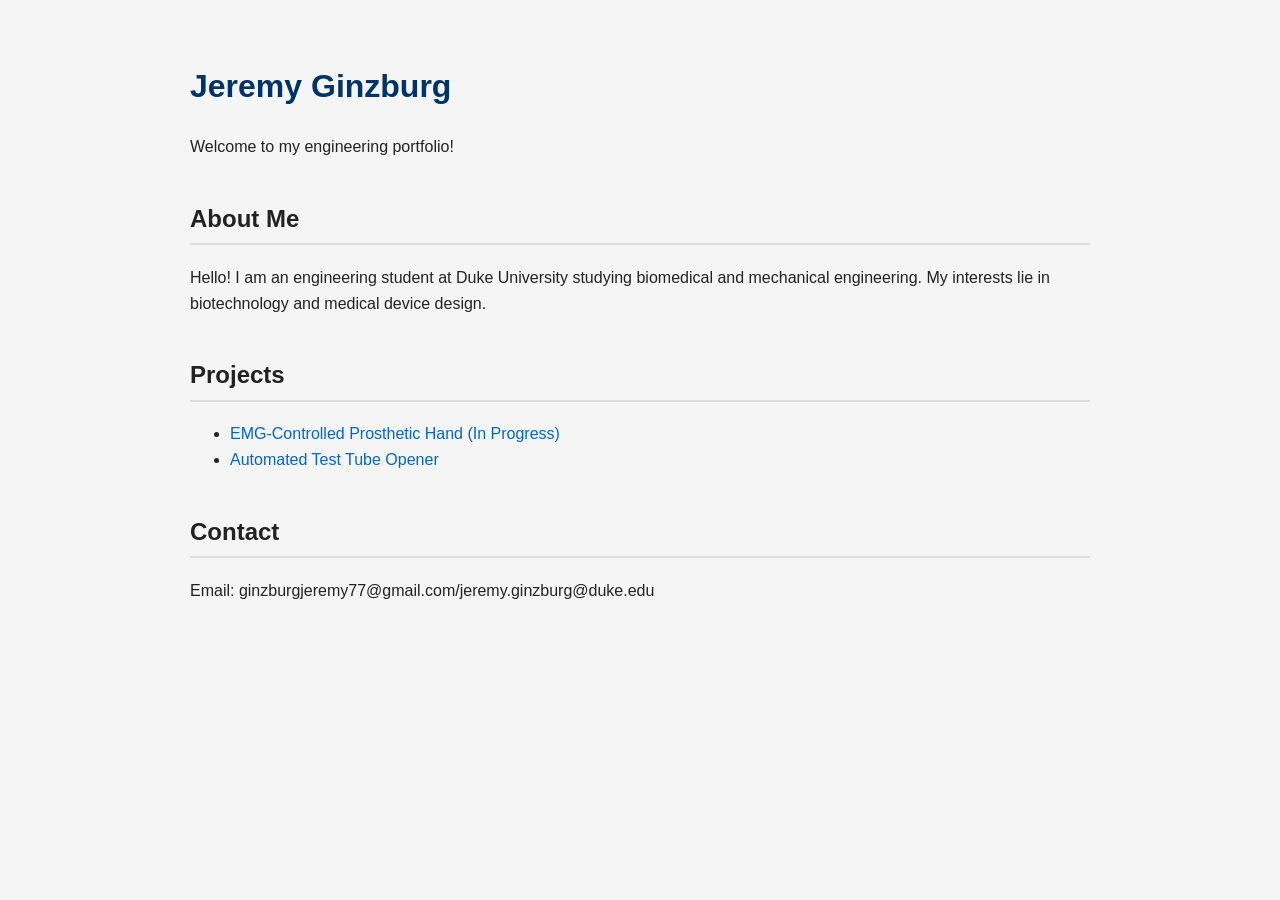
==== index.html @ 2dc0f3ba "Changed layout Add intro" ====
<!DOCTYPE html>
<html lang="en">
<head>
    <meta charset="UTF-8">
    <meta name="viewport" content="width=device-width, initial-scale=1.0">
    <title>Jeremy Ginzburg | Engineering Portfolio</title>
    <link rel="stylesheet" href="style.css">
</head>

<body>

    <h1>Jeremy Ginzburg</h1>

    <p>
        Welcome to my engineering portfolio!
    </p>

    <h2>About Me</h2>

    <p>
        Hello! I am an engineering student at Duke University studying biomedical and mechanical engineering. My interests lie in biotechnology and medical device design.
    </p>

    <h2>Projects</h2>

    <ul>
        <li>
            <a href="projects/prosthetic-hand/index.html">
                EMG-Controlled Prosthetic Hand (In Progress)
            </a>
        </li>

        <li>
            <a href="projects/automated-test-tube-opener/index.html">
                Automated Test Tube Opener
            </a>
        </li>
    </ul>

    <h2>Contact</h2>

    <p>Email: ginzburgjeremy77@gmail.com/jeremy.ginzburg@duke.edu
    </p>

</body>
</html>
---- style.css ----
body {
    font-family: Arial, Helvetica, sans-serif;
    max-width: 900px;
    margin: auto;
    padding: 40px;
    line-height: 1.6;
    background-color: #f5f5f5;
    color: #222;
}

h1 {
    color: #003366;
}

h2 {
    margin-top: 40px;
    border-bottom: 2px solid #ddd;
    padding-bottom: 5px;
}

a {
    color: #0066cc;
    text-decoration: none;
}

a:hover {
    text-decoration: underline;
}
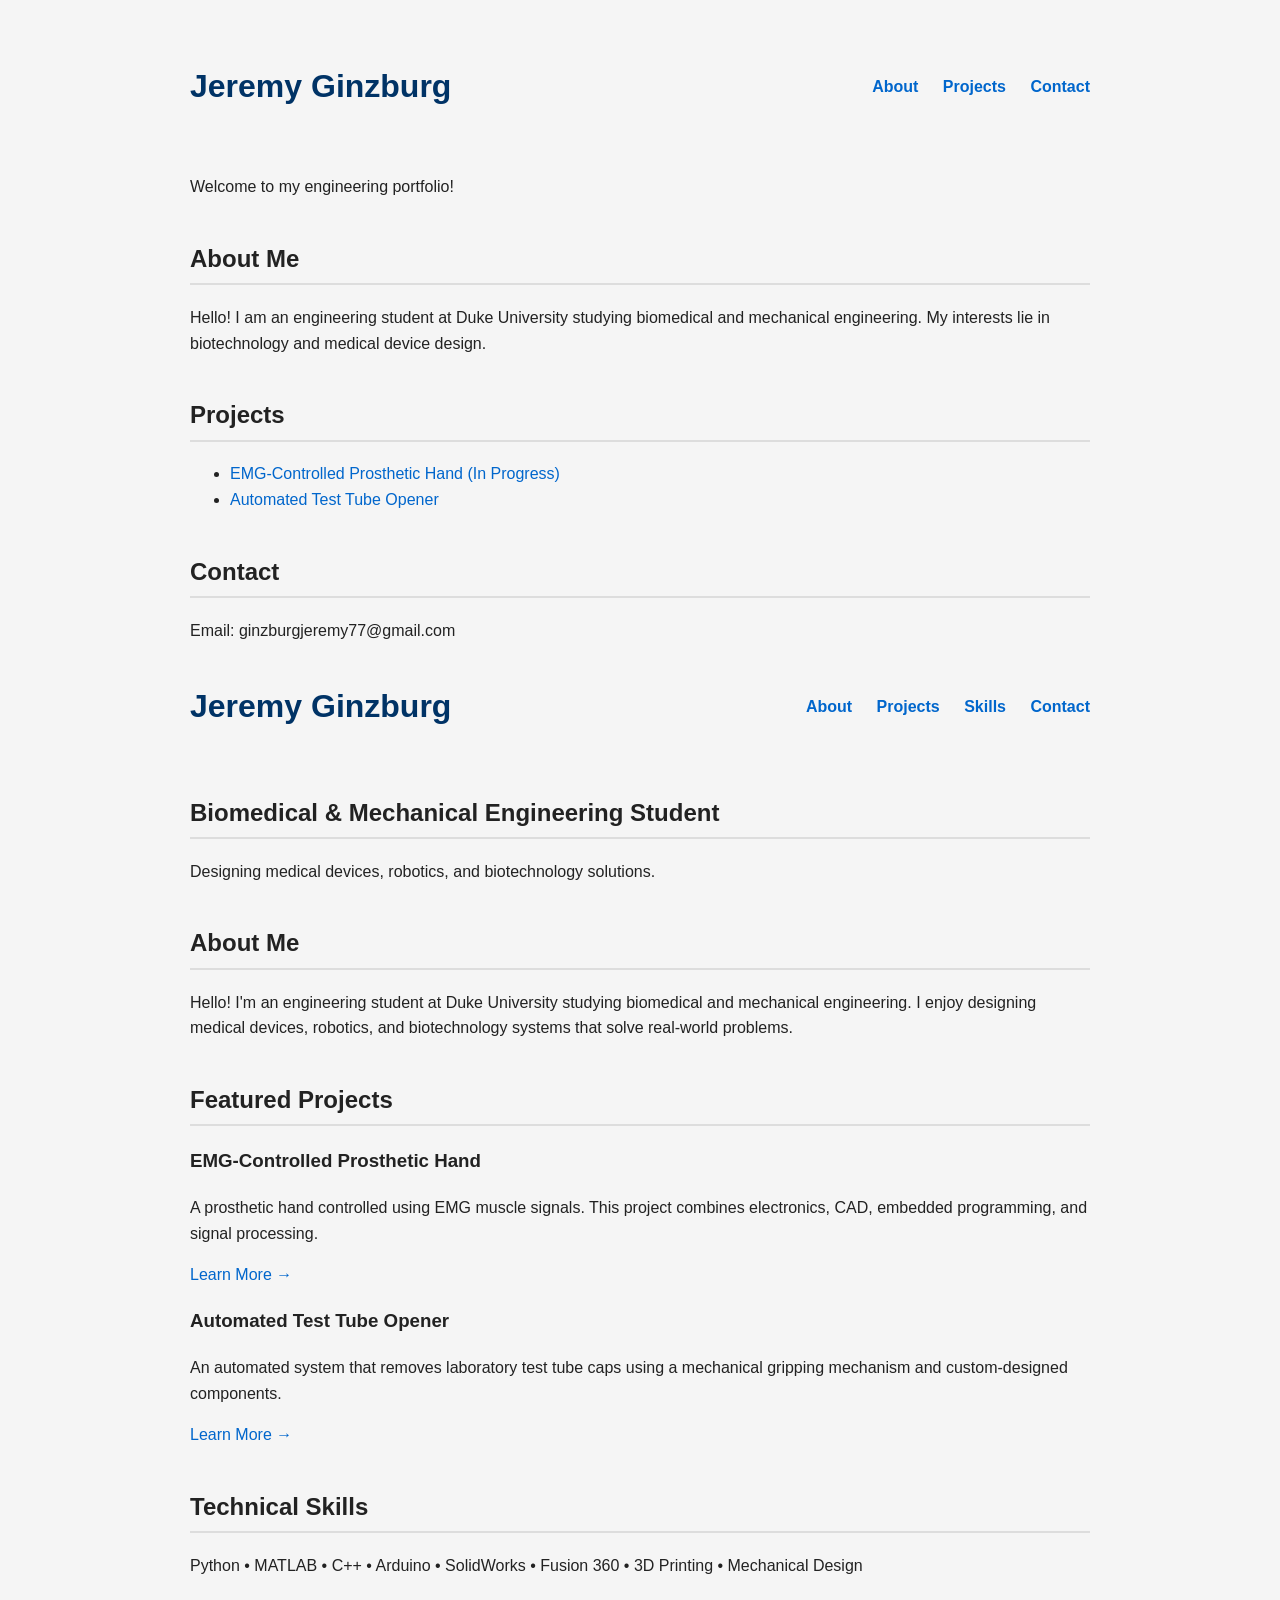
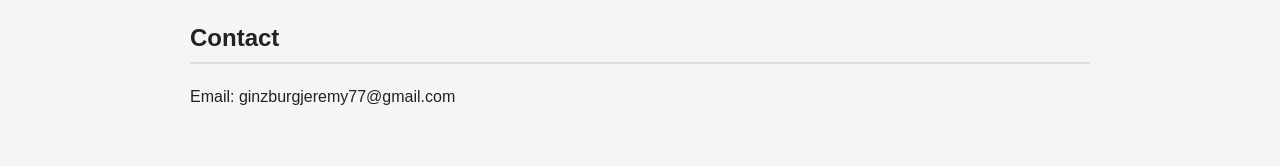
==== commit ad7686f8: "Homepage changed Homepage changed" ====
--- a/index.html
+++ b/index.html
@@ -1,3 +1,12 @@
+<!DOCTYPE html>
+<html lang="en">
+<head>
+    <meta charset="UTF-8">
+    <meta name="viewport" content="width=device-width, initial-scale=1.0">
+    <title>Jeremy Ginzburg | Engineering Portfolio</title>
+    <link rel="stylesheet" href="style.css">
+</head>
+
 <!DOCTYPE html>
 <html lang="en">
 <head>
@@ -8,20 +17,27 @@
 </head>
 
 <body>
+    <header>
+        <h1>Jeremy Ginzburg</h1>
 
-    <h1>Jeremy Ginzburg</h1>
+        <nav>
+            <a href="#about">About</a>
+            <a href="#projects">Projects</a>
+            <a href="#contact">Contact</a>
+        </nav>
+    </header>
 
     <p>
         Welcome to my engineering portfolio!
     </p>
 
-    <h2>About Me</h2>
+    <h2 id="about">About Me</h2>
 
     <p>
         Hello! I am an engineering student at Duke University studying biomedical and mechanical engineering. My interests lie in biotechnology and medical device design.
     </p>
 
-    <h2>Projects</h2>
+    <h2 id="projects">Projects</h2>
 
     <ul>
         <li>
@@ -37,10 +53,108 @@
         </li>
     </ul>
 
+    <h2 id="contact">Contact</h2>
+
+    <p>Email: ginzburgjeremy77@gmail.com
+    </p>
+
+<body>
+
+<header>
+
+    <h1>Jeremy Ginzburg</h1>
+
+    <nav>
+        <a href="#about">About</a>
+        <a href="#projects">Projects</a>
+        <a href="#skills">Skills</a>
+        <a href="#contact">Contact</a>
+    </nav>
+
+</header>
+
+
+<section class="hero">
+
+    <h2>Biomedical & Mechanical Engineering Student</h2>
+
+    <p>
+        Designing medical devices, robotics, and biotechnology solutions.
+    </p>
+
+</section>
+
+
+<section id="about">
+
+    <h2>About Me</h2>
+
+    <p>
+        Hello! I'm an engineering student at Duke University studying biomedical and mechanical engineering. I enjoy designing medical devices, robotics, and biotechnology systems that solve real-world problems.
+    </p>
+
+</section>
+
+
+<section id="projects">
+
+    <h2>Featured Projects</h2>
+
+    <div class="project-card">
+
+        <h3>EMG-Controlled Prosthetic Hand</h3>
+
+        <p>
+            A prosthetic hand controlled using EMG muscle signals. This project combines electronics, CAD, embedded programming, and signal processing.
+        </p>
+
+        <a href="projects/prosthetic-hand/index.html">
+            Learn More →
+        </a>
+
+    </div>
+
+
+    <div class="project-card">
+
+        <h3>Automated Test Tube Opener</h3>
+
+        <p>
+            An automated system that removes laboratory test tube caps using a mechanical gripping mechanism and custom-designed components.
+        </p>
+
+        <a href="projects/automated-test-tube-opener/index.html">
+            Learn More →
+        </a>
+
+    </div>
+
+</section>
+
+
+<section id="skills">
+
+    <h2>Technical Skills</h2>
+
+    <p>
+        Python • MATLAB • C++ • Arduino • SolidWorks • Fusion 360 • 3D Printing • Mechanical Design
+    </p>
+
+</section>
+
+
+<footer id="contact">
+
     <h2>Contact</h2>
 
-    <p>Email: ginzburgjeremy77@gmail.com/jeremy.ginzburg@duke.edu
+    <p>
+        Email: ginzburgjeremy77@gmail.com
     </p>
 
+</footer>
+
 </body>
+
+</html>
+
 </html>
--- a/style.css
+++ b/style.css
@@ -6,6 +6,22 @@
     line-height: 1.6;
     background-color: #f5f5f5;
     color: #222;
+}
+
+header {
+    display: flex;
+    justify-content: space-between;
+    align-items: center;
+    margin-bottom: 40px;
+}
+
+nav a {
+    margin-left: 20px;
+    font-weight: bold;
+}
+
+nav a:hover {
+    text-decoration: underline;
 }
 
 h1 {
--- a/style.css
+++ b/style.css
@@ -6,6 +6,22 @@
     line-height: 1.6;
     background-color: #f5f5f5;
     color: #222;
+}
+
+header {
+    display: flex;
+    justify-content: space-between;
+    align-items: center;
+    margin-bottom: 40px;
+}
+
+nav a {
+    margin-left: 20px;
+    font-weight: bold;
+}
+
+nav a:hover {
+    text-decoration: underline;
 }
 
 h1 {
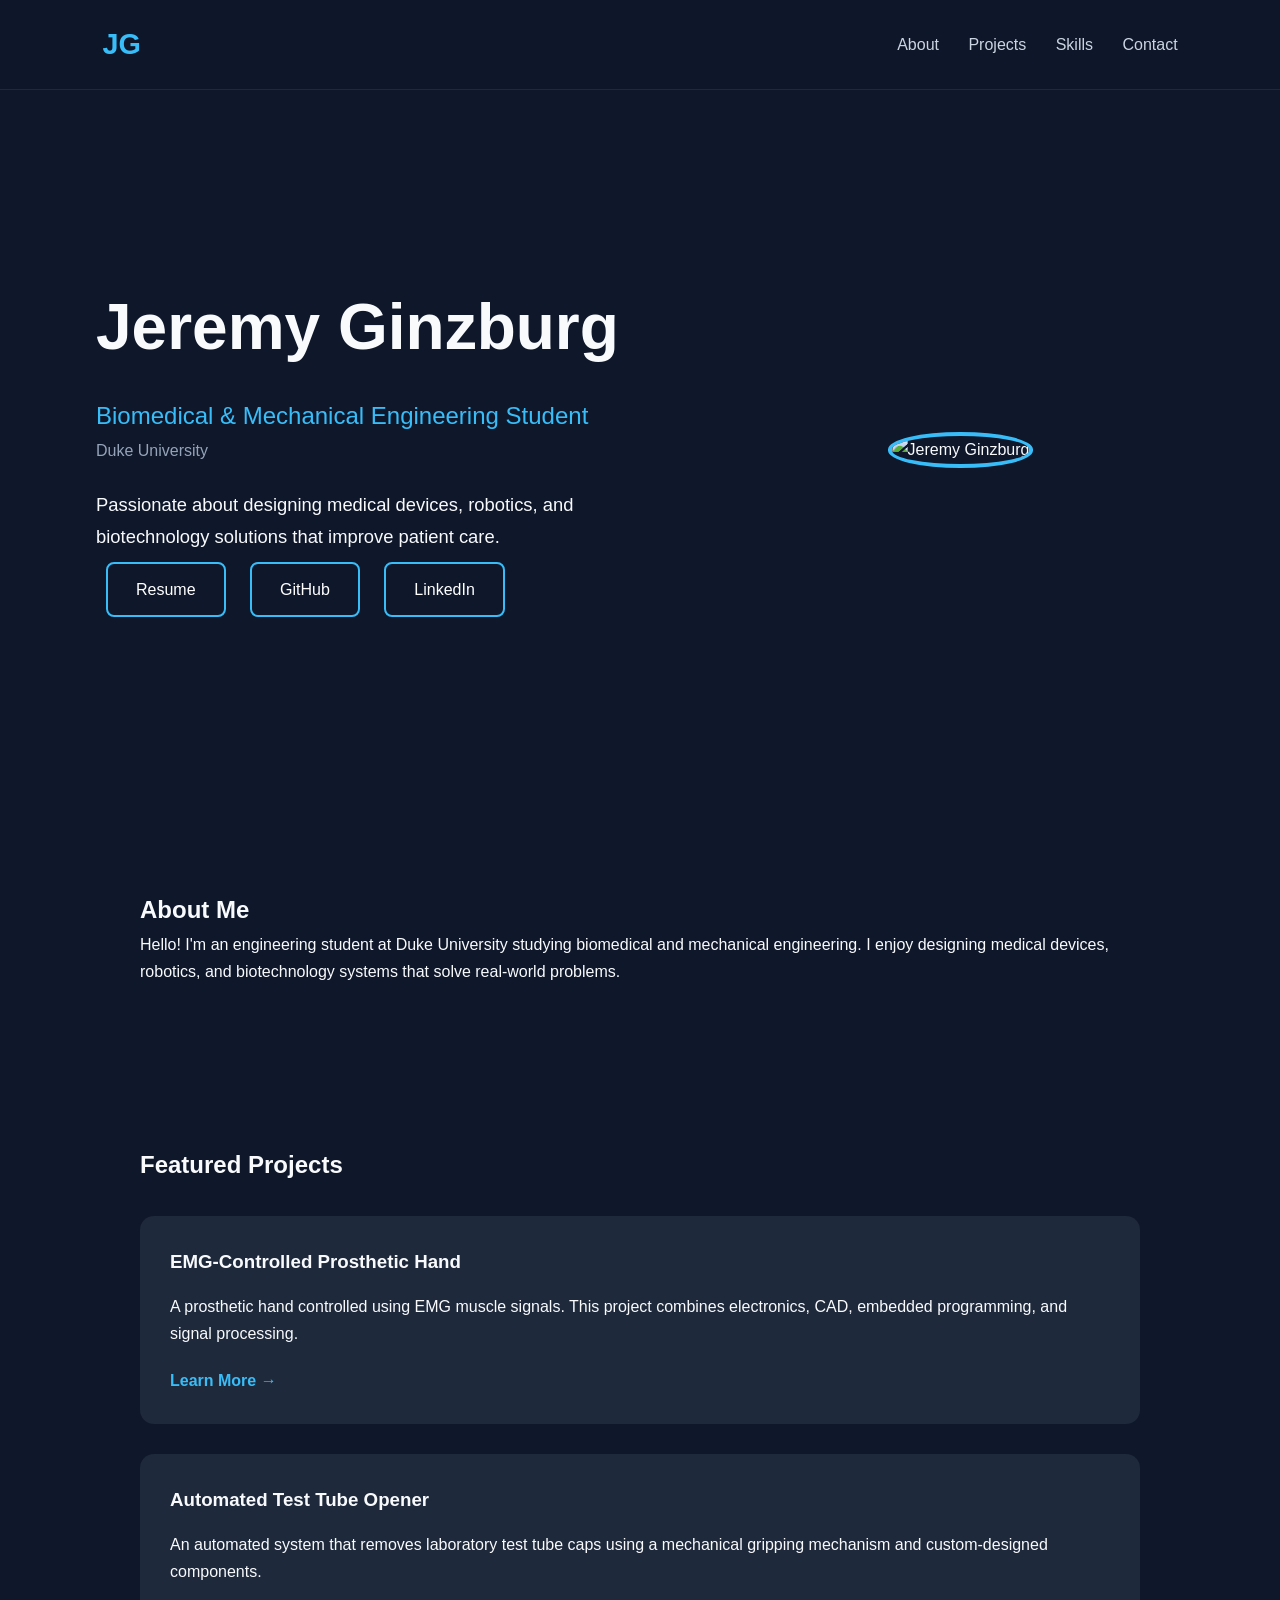
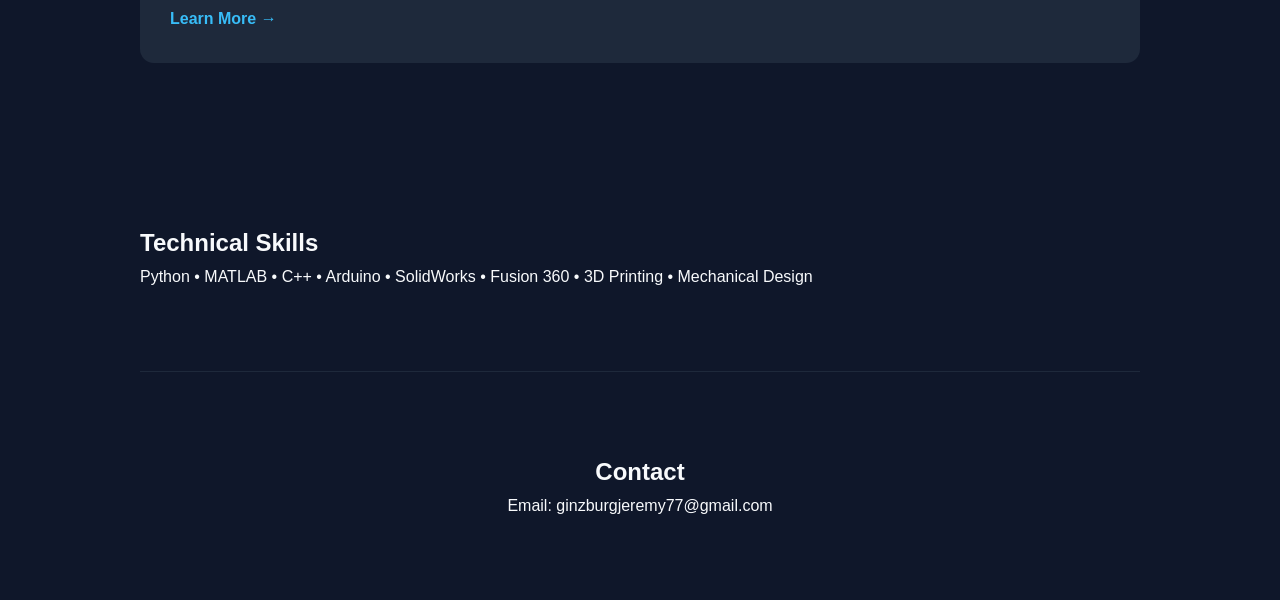
==== commit 04de4cd4: "fixed homepage fixed homepage" ====
--- a/index.html
+++ b/index.html
@@ -1,12 +1,3 @@
-<!DOCTYPE html>
-<html lang="en">
-<head>
-    <meta charset="UTF-8">
-    <meta name="viewport" content="width=device-width, initial-scale=1.0">
-    <title>Jeremy Ginzburg | Engineering Portfolio</title>
-    <link rel="stylesheet" href="style.css">
-</head>
-
 <!DOCTYPE html>
 <html lang="en">
 <head>
@@ -17,52 +8,9 @@
 </head>
 
 <body>
-    <header>
-        <h1>Jeremy Ginzburg</h1>
-
-        <nav>
-            <a href="#about">About</a>
-            <a href="#projects">Projects</a>
-            <a href="#contact">Contact</a>
-        </nav>
-    </header>
-
-    <p>
-        Welcome to my engineering portfolio!
-    </p>
-
-    <h2 id="about">About Me</h2>
-
-    <p>
-        Hello! I am an engineering student at Duke University studying biomedical and mechanical engineering. My interests lie in biotechnology and medical device design.
-    </p>
-
-    <h2 id="projects">Projects</h2>
-
-    <ul>
-        <li>
-            <a href="projects/prosthetic-hand/index.html">
-                EMG-Controlled Prosthetic Hand (In Progress)
-            </a>
-        </li>
-
-        <li>
-            <a href="projects/automated-test-tube-opener/index.html">
-                Automated Test Tube Opener
-            </a>
-        </li>
-    </ul>
-
-    <h2 id="contact">Contact</h2>
-
-    <p>Email: ginzburgjeremy77@gmail.com
-    </p>
-
-<body>
 
 <header>
-
-    <h1>Jeremy Ginzburg</h1>
+    <div class="logo">JG</div>
 
     <nav>
         <a href="#about">About</a>
@@ -70,38 +18,54 @@
         <a href="#skills">Skills</a>
         <a href="#contact">Contact</a>
     </nav>
-
 </header>
-
 
 <section class="hero">
 
-    <h2>Biomedical & Mechanical Engineering Student</h2>
+    <div class="hero-text">
 
-    <p>
-        Designing medical devices, robotics, and biotechnology solutions.
-    </p>
+        <h1>Jeremy Ginzburg</h1>
+
+        <p class="hero-subtitle">
+            Biomedical & Mechanical Engineering Student
+        </p>
+
+        <p class="hero-school">
+            Duke University
+        </p>
+
+        <p class="hero-description">
+            Passionate about designing medical devices, robotics, and biotechnology solutions that improve patient care.
+        </p>
+
+        <div class="hero-buttons">
+            <a href="resume.pdf" class="button">Resume</a>
+            <a href="https://github.com/YOUR_GITHUB_USERNAME" class="button">GitHub</a>
+            <a href="https://linkedin.com/in/YOUR_LINKEDIN" class="button">LinkedIn</a>
+        </div>
+
+    </div>
+
+    <div class="hero-image">
+
+        <img src="images/profile.jpg" alt="Jeremy Ginzburg">
+
+    </div>
 
 </section>
 
-
 <section id="about">
-
     <h2>About Me</h2>
 
     <p>
         Hello! I'm an engineering student at Duke University studying biomedical and mechanical engineering. I enjoy designing medical devices, robotics, and biotechnology systems that solve real-world problems.
     </p>
-
 </section>
 
-
 <section id="projects">
-
     <h2>Featured Projects</h2>
 
     <div class="project-card">
-
         <h3>EMG-Controlled Prosthetic Hand</h3>
 
         <p>
@@ -111,12 +75,9 @@
         <a href="projects/prosthetic-hand/index.html">
             Learn More →
         </a>
-
     </div>
 
-
     <div class="project-card">
-
         <h3>Automated Test Tube Opener</h3>
 
         <p>
@@ -126,35 +87,24 @@
         <a href="projects/automated-test-tube-opener/index.html">
             Learn More →
         </a>
-
     </div>
-
 </section>
 
-
 <section id="skills">
-
     <h2>Technical Skills</h2>
 
     <p>
         Python • MATLAB • C++ • Arduino • SolidWorks • Fusion 360 • 3D Printing • Mechanical Design
     </p>
-
 </section>
 
-
 <footer id="contact">
-
     <h2>Contact</h2>
 
     <p>
         Email: ginzburgjeremy77@gmail.com
     </p>
-
 </footer>
 
 </body>
-
-</html>
-
 </html>
--- a/style.css
+++ b/style.css
@@ -1,44 +1,165 @@
+/* ---------- General ---------- */
+
+* {
+    margin: 0;
+    padding: 0;
+    box-sizing: border-box;
+}
+
+html {
+    scroll-behavior: smooth;
+}
+
 body {
     font-family: Arial, Helvetica, sans-serif;
-    max-width: 900px;
-    margin: auto;
-    padding: 40px;
-    line-height: 1.6;
-    background-color: #f5f5f5;
-    color: #222;
+    background: #0f172a;
+    color: #f8fafc;
+    line-height: 1.7;
 }
 
+/* ---------- Header ---------- */
+
 header {
+    position: sticky;
+    top: 0;
+    background: rgba(15, 23, 42, 0.95);
+    backdrop-filter: blur(10px);
+
     display: flex;
     justify-content: space-between;
     align-items: center;
-    margin-bottom: 40px;
+
+    padding: 20px 8%;
+    border-bottom: 1px solid #1e293b;
+}
+
+.logo {
+    font-size: 1.8rem;
+    font-weight: bold;
+    color: #38bdf8;
 }
 
 nav a {
-    margin-left: 20px;
+    color: #cbd5e1;
+    text-decoration: none;
+    margin-left: 25px;
+    transition: .25s;
+}
+
+nav a:hover {
+    color: #38bdf8;
+}
+
+/* ---------- Sections ---------- */
+
+section,
+footer {
+    width: 85%;
+    max-width: 1000px;
+    margin: auto;
+    padding: 80px 0;
+}
+
+/* ---------- Hero ---------- */
+
+.hero {
+    width: 85%;
+    max-width: 1100px;
+    margin: auto;
+    min-height: 80vh;
+
+    display: flex;
+    justify-content: space-between;
+    align-items: center;
+    gap: 60px;
+}
+
+.hero-text {
+    flex: 1.3;
+}
+
+.hero-image {
+    flex: 1;
+    text-align: center;
+}
+
+.hero-image img {
+    width: 320px;
+    height: 320px;
+    object-fit: cover;
+    border-radius: 50%;
+    border: 4px solid #38bdf8;
+}
+
+.hero h1 {
+    font-size: 4rem;
+    margin-bottom: 15px;
+}
+
+.hero-subtitle {
+    font-size: 1.5rem;
+    color: #38bdf8;
+}
+
+.hero-school {
+    color: #94a3b8;
+    margin-bottom: 25px;
+}
+
+.hero-description {
+    max-width: 550px;
+    font-size: 1.15rem;
+}
+
+.button {
+    display: inline-block;
+    margin: 10px;
+    padding: 12px 28px;
+    border: 2px solid #38bdf8;
+    border-radius: 8px;
+    color: white;
+    text-decoration: none;
+    transition: 0.25s;
+}
+
+.button:hover {
+    background: #38bdf8;
+    color: #0f172a;
+}
+
+/* ---------- Project Cards ---------- */
+
+.project-card {
+    background: #1e293b;
+    border-radius: 14px;
+    padding: 30px;
+    margin-top: 30px;
+    transition: transform .25s;
+}
+
+.project-card:hover {
+    transform: translateY(-6px);
+}
+
+.project-card h3 {
+    margin-bottom: 15px;
+}
+
+.project-card a {
+    display: inline-block;
+    margin-top: 20px;
+    color: #38bdf8;
+    text-decoration: none;
     font-weight: bold;
 }
 
-nav a:hover {
+.project-card a:hover {
     text-decoration: underline;
 }
 
-h1 {
-    color: #003366;
-}
+/* ---------- Footer ---------- */
 
-h2 {
-    margin-top: 40px;
-    border-bottom: 2px solid #ddd;
-    padding-bottom: 5px;
-}
-
-a {
-    color: #0066cc;
-    text-decoration: none;
-}
-
-a:hover {
-    text-decoration: underline;
+footer {
+    border-top: 1px solid #1e293b;
+    text-align: center;
 }
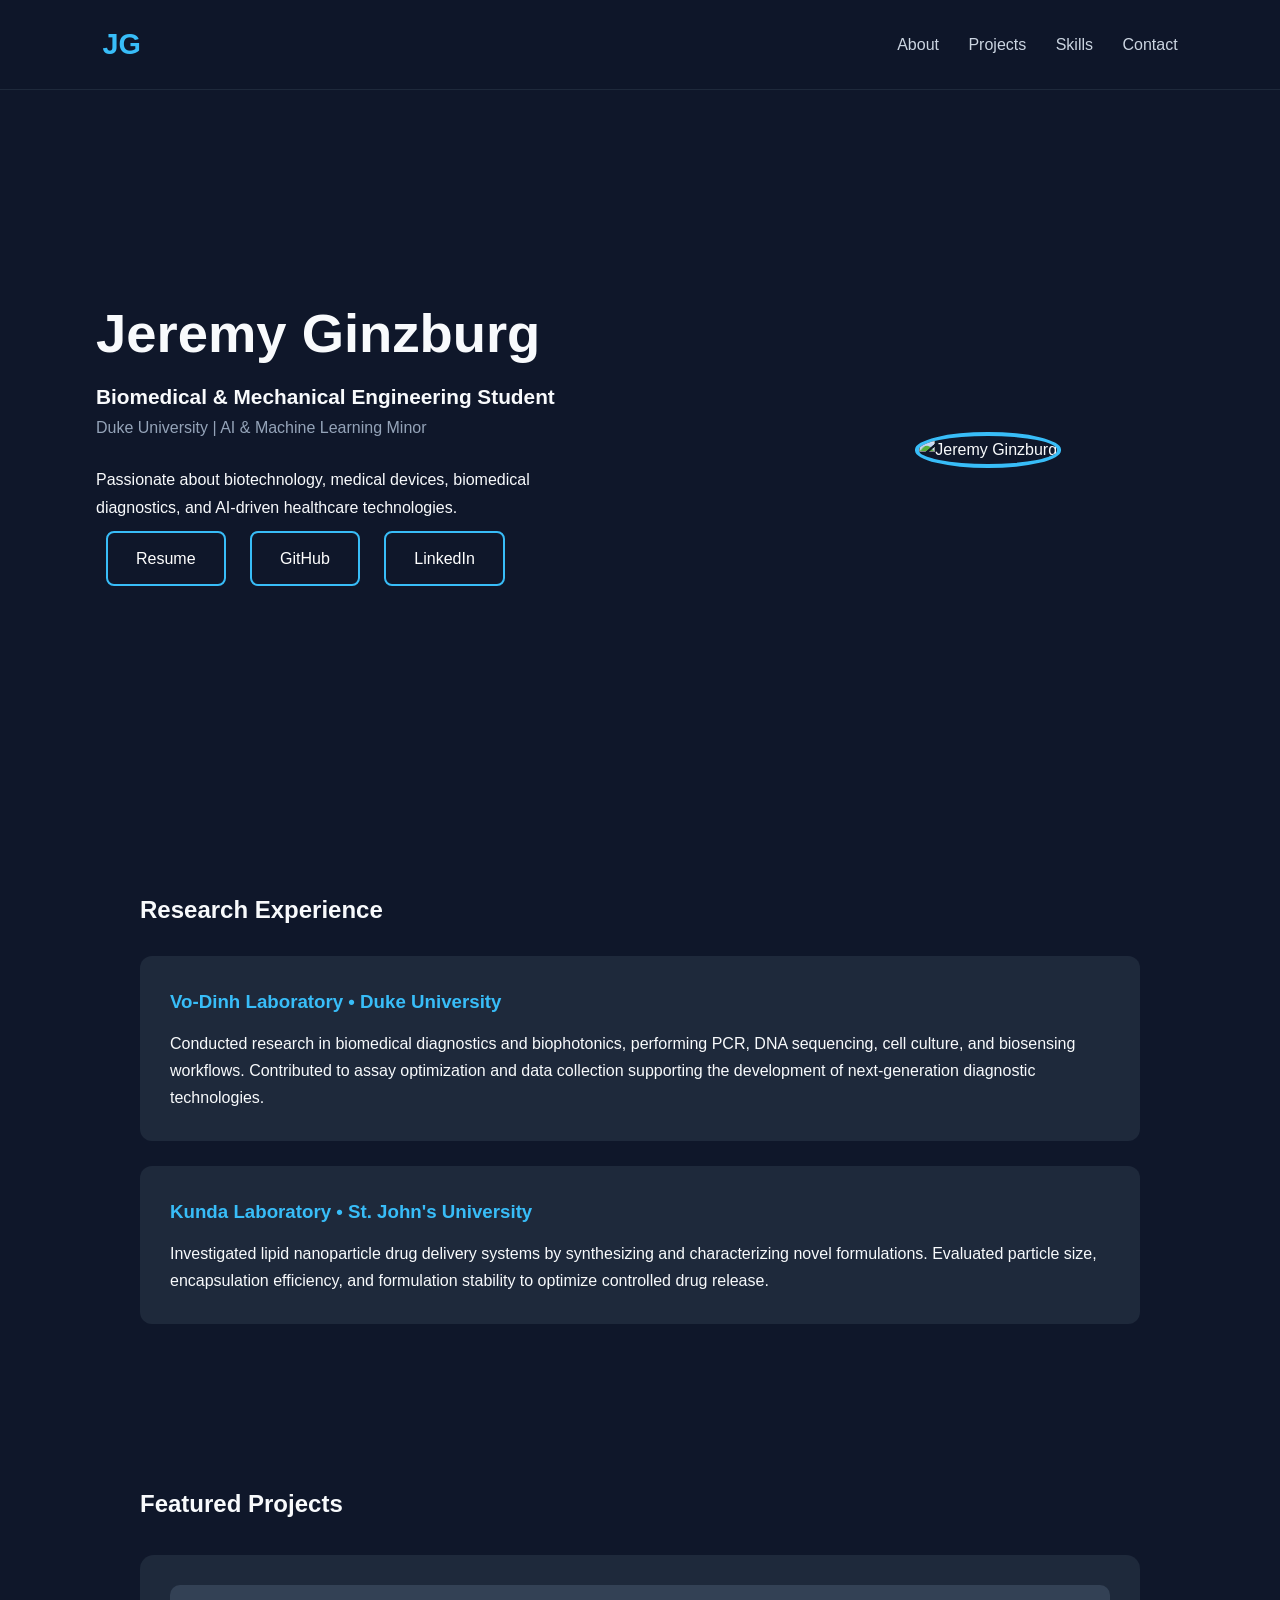
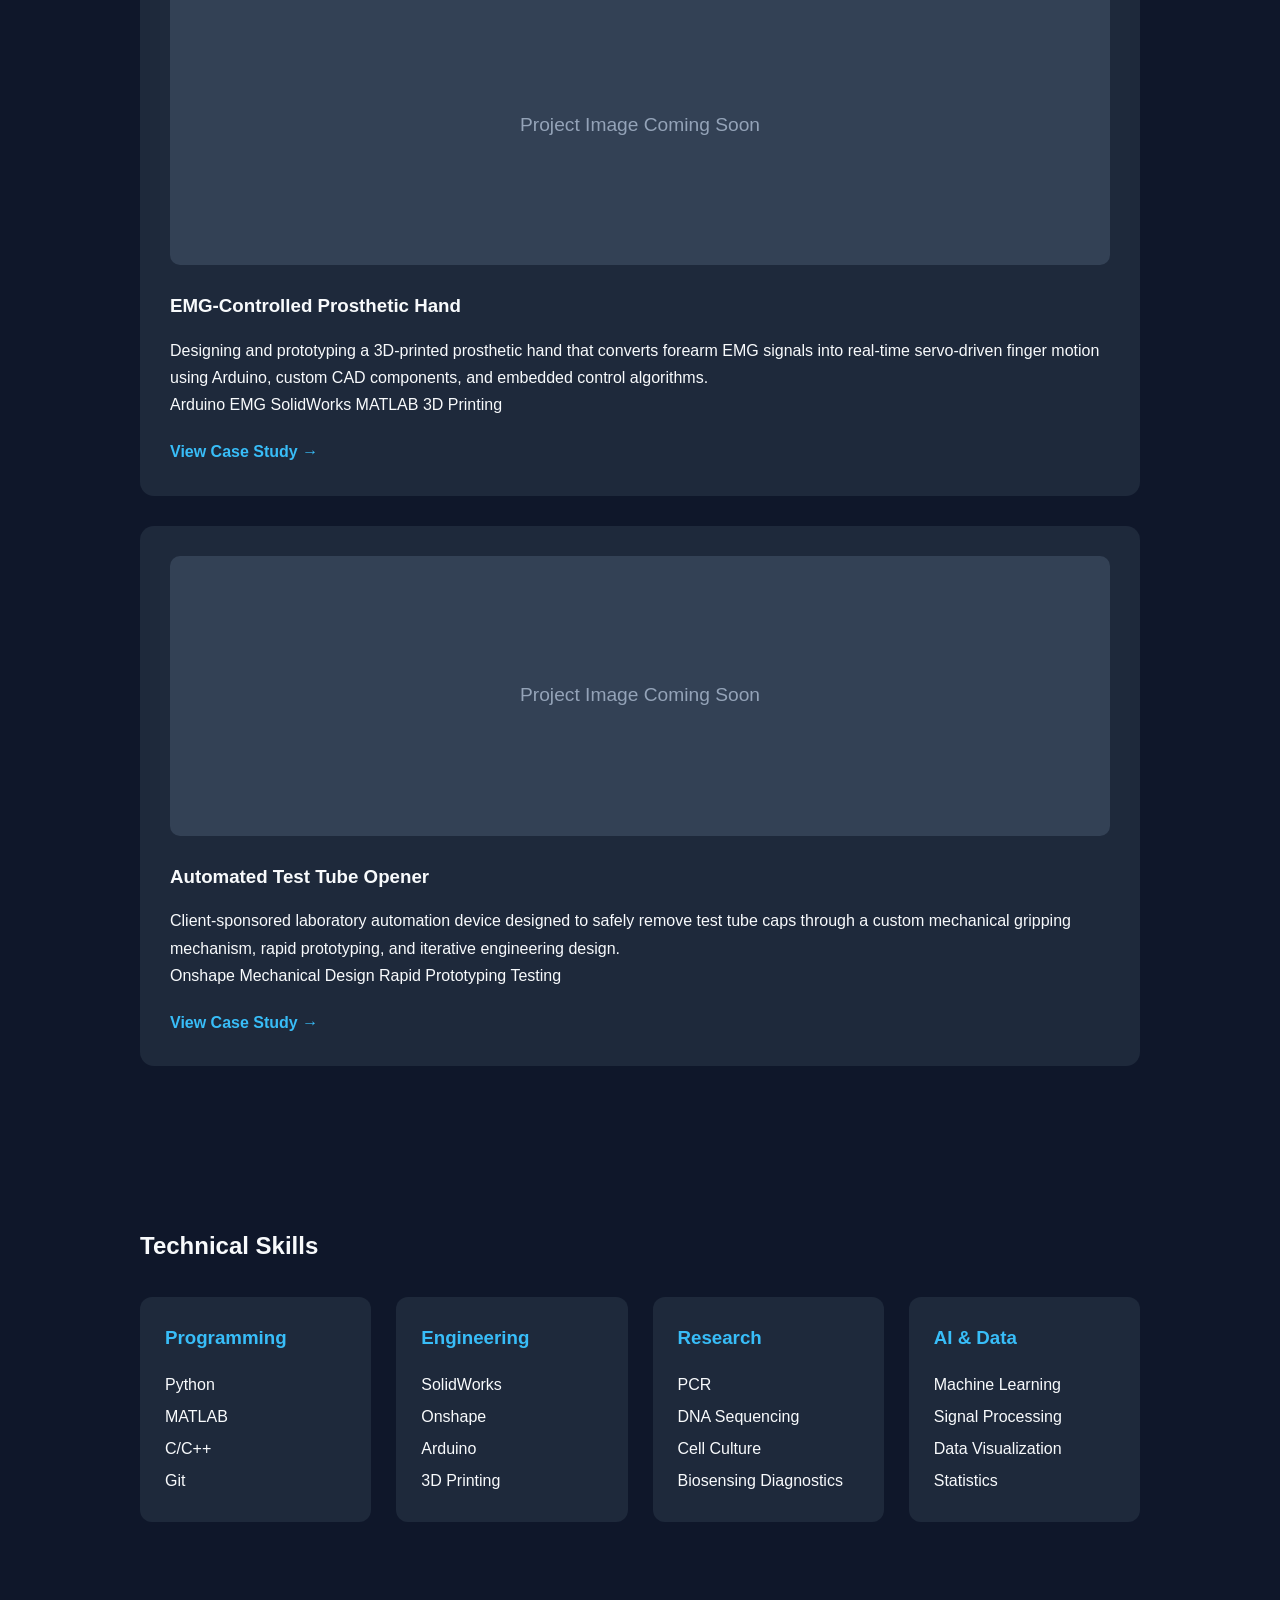
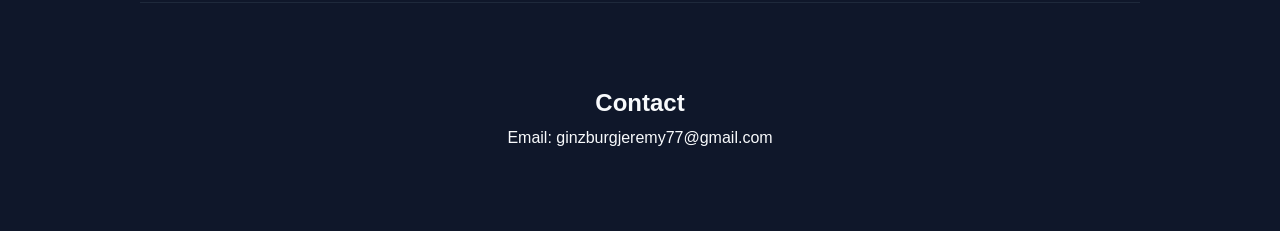
==== commit 9e115e48: "added resume" ====
--- a/index.html
+++ b/index.html
@@ -27,16 +27,16 @@
         <h1>Jeremy Ginzburg</h1>
 
         <p class="hero-subtitle">
-            Biomedical & Mechanical Engineering Student
-        </p>
+    Biomedical & Mechanical Engineering Student
+</p>
 
-        <p class="hero-school">
-            Duke University
-        </p>
+<p class="hero-school">
+    Duke University | AI & Machine Learning Minor
+</p>
 
-        <p class="hero-description">
-            Passionate about designing medical devices, robotics, and biotechnology solutions that improve patient care.
-        </p>
+<p class="hero-description">
+    Passionate about biotechnology, medical devices, biomedical diagnostics, and AI-driven healthcare technologies.
+</p>
 
         <div class="hero-buttons">
             <a href="resume.pdf" class="button">Resume</a>
@@ -55,47 +55,124 @@
 </section>
 
 <section id="about">
-    <h2>About Me</h2>
 
-    <p>
-        Hello! I'm an engineering student at Duke University studying biomedical and mechanical engineering. I enjoy designing medical devices, robotics, and biotechnology systems that solve real-world problems.
-    </p>
+    <h2>Research Experience</h2>
+
+    <div class="research-card">
+
+        <h3>Vo-Dinh Laboratory • Duke University</h3>
+
+        <p>
+            Conducted research in biomedical diagnostics and biophotonics, performing PCR, DNA sequencing, cell culture, and biosensing workflows. Contributed to assay optimization and data collection supporting the development of next-generation diagnostic technologies.
+        </p>
+
+    </div>
+
+    <div class="research-card">
+
+        <h3>Kunda Laboratory • St. John's University</h3>
+
+        <p>
+            Investigated lipid nanoparticle drug delivery systems by synthesizing and characterizing novel formulations. Evaluated particle size, encapsulation efficiency, and formulation stability to optimize controlled drug release.
+        </p>
+
+    </div>
+
 </section>
 
 <section id="projects">
     <h2>Featured Projects</h2>
 
     <div class="project-card">
+
+    <div class="project-image">
+        Project Image Coming Soon
+    </div>
+
+    <div class="project-content">
+
         <h3>EMG-Controlled Prosthetic Hand</h3>
 
         <p>
-            A prosthetic hand controlled using EMG muscle signals. This project combines electronics, CAD, embedded programming, and signal processing.
+            Designing and prototyping a 3D-printed prosthetic hand that converts forearm EMG signals into real-time servo-driven finger motion using Arduino, custom CAD components, and embedded control algorithms.
         </p>
 
-        <a href="projects/prosthetic-hand/index.html">
-            Learn More →
+        <div class="tags">
+            <span>Arduino</span>
+            <span>EMG</span>
+            <span>SolidWorks</span>
+            <span>MATLAB</span>
+            <span>3D Printing</span>
+        </div>
+
+        <a href="Projects/EMG-Prosthetic-Hand/index.html">
+            View Case Study →
         </a>
+
     </div>
 
+    
+
+</div>
+
     <div class="project-card">
+
+    <div class="project-image">
+        Project Image Coming Soon
+    </div>
+
+    <div class="project-content">
+
         <h3>Automated Test Tube Opener</h3>
 
         <p>
-            An automated system that removes laboratory test tube caps using a mechanical gripping mechanism and custom-designed components.
+            Client-sponsored laboratory automation device designed to safely remove test tube caps through a custom mechanical gripping mechanism, rapid prototyping, and iterative engineering design.
         </p>
 
-        <a href="projects/automated-test-tube-opener/index.html">
-            Learn More →
+        <div class="tags">
+            <span>Onshape</span>
+            <span>Mechanical Design</span>
+            <span>Rapid Prototyping</span>
+            <span>Testing</span>
+        </div>
+
+        <a href="Projects/Automated-Test-Tube-Opener/index.html">
+            View Case Study →
         </a>
+
     </div>
+
+</div>
 </section>
 
 <section id="skills">
+
     <h2>Technical Skills</h2>
 
-    <p>
-        Python • MATLAB • C++ • Arduino • SolidWorks • Fusion 360 • 3D Printing • Mechanical Design
-    </p>
+    <div class="skills-grid">
+
+        <div class="skill-box">
+            <h3>Programming</h3>
+            <p>Python<br>MATLAB<br>C/C++<br>Git</p>
+        </div>
+
+        <div class="skill-box">
+            <h3>Engineering</h3>
+            <p>SolidWorks<br>Onshape<br>Arduino<br>3D Printing</p>
+        </div>
+
+        <div class="skill-box">
+            <h3>Research</h3>
+            <p>PCR<br>DNA Sequencing<br>Cell Culture<br>Biosensing Diagnostics</p>
+        </div>
+
+        <div class="skill-box">
+            <h3>AI & Data</h3>
+            <p>Machine Learning<br>Signal Processing<br>Data Visualization<br>Statistics</p>
+        </div>
+
+    </div>
+
 </section>
 
 <footer id="contact">
--- a/style.css
+++ b/style.css
@@ -79,26 +79,27 @@
 }
 
 .hero-image {
-    flex: 1;
+    flex: 0.8;
     text-align: center;
 }
 
 .hero-image img {
-    width: 320px;
-    height: 320px;
+    width: 360px;
+    height: 360px;
     object-fit: cover;
     border-radius: 50%;
     border: 4px solid #38bdf8;
 }
 
 .hero h1 {
-    font-size: 4rem;
+    font-size: 3.4rem;
+    line-height: 1.1;
     margin-bottom: 15px;
 }
 
 .hero-subtitle {
-    font-size: 1.5rem;
-    color: #38bdf8;
+    font-size: 1.3rem;
+    font-weight: 600;
 }
 
 .hero-school {
@@ -107,8 +108,7 @@
 }
 
 .hero-description {
-    max-width: 550px;
-    font-size: 1.15rem;
+    max-width: 480px;
 }
 
 .button {
@@ -162,4 +162,53 @@
 footer {
     border-top: 1px solid #1e293b;
     text-align: center;
+}
+
+.project-image {
+    width: 100%;
+    height: 280px;
+    background: #334155;
+    border-radius: 10px;
+    display: flex;
+    align-items: center;
+    justify-content: center;
+    color: #94a3b8;
+    margin-bottom: 25px;
+    font-size: 1.2rem;
+}
+
+.skills-grid{
+    display:grid;
+    grid-template-columns:repeat(auto-fit,minmax(220px,1fr));
+    gap:25px;
+    margin-top:30px;
+}
+
+.skill-box{
+    background:#1e293b;
+    padding:25px;
+    border-radius:12px;
+}
+
+.skill-box h3{
+    color:#38bdf8;
+    margin-bottom:15px;
+}
+
+.skill-box p{
+    line-height:2;
+}
+
+/* ---------- Research ---------- */
+
+.research-card{
+    background:#1e293b;
+    padding:30px;
+    border-radius:12px;
+    margin-top:25px;
+}
+
+.research-card h3{
+    color:#38bdf8;
+    margin-bottom:12px;
 }
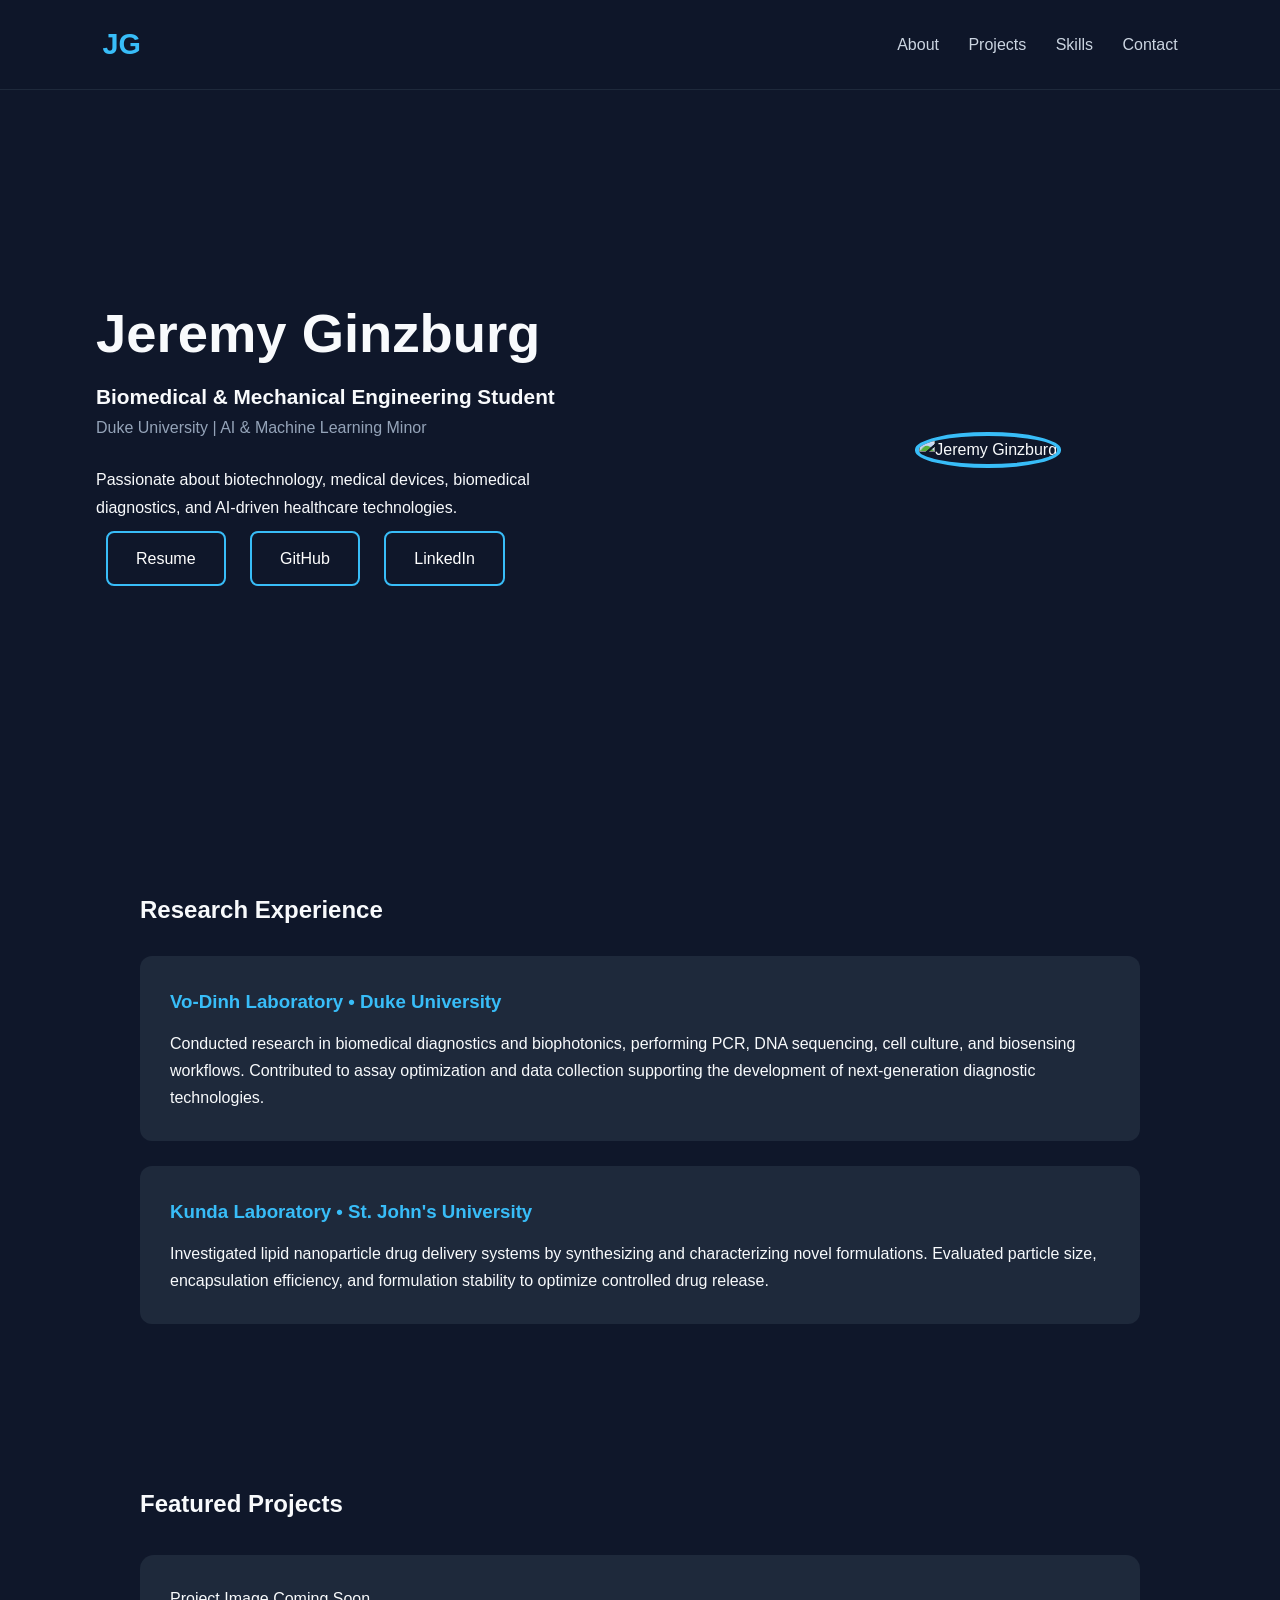
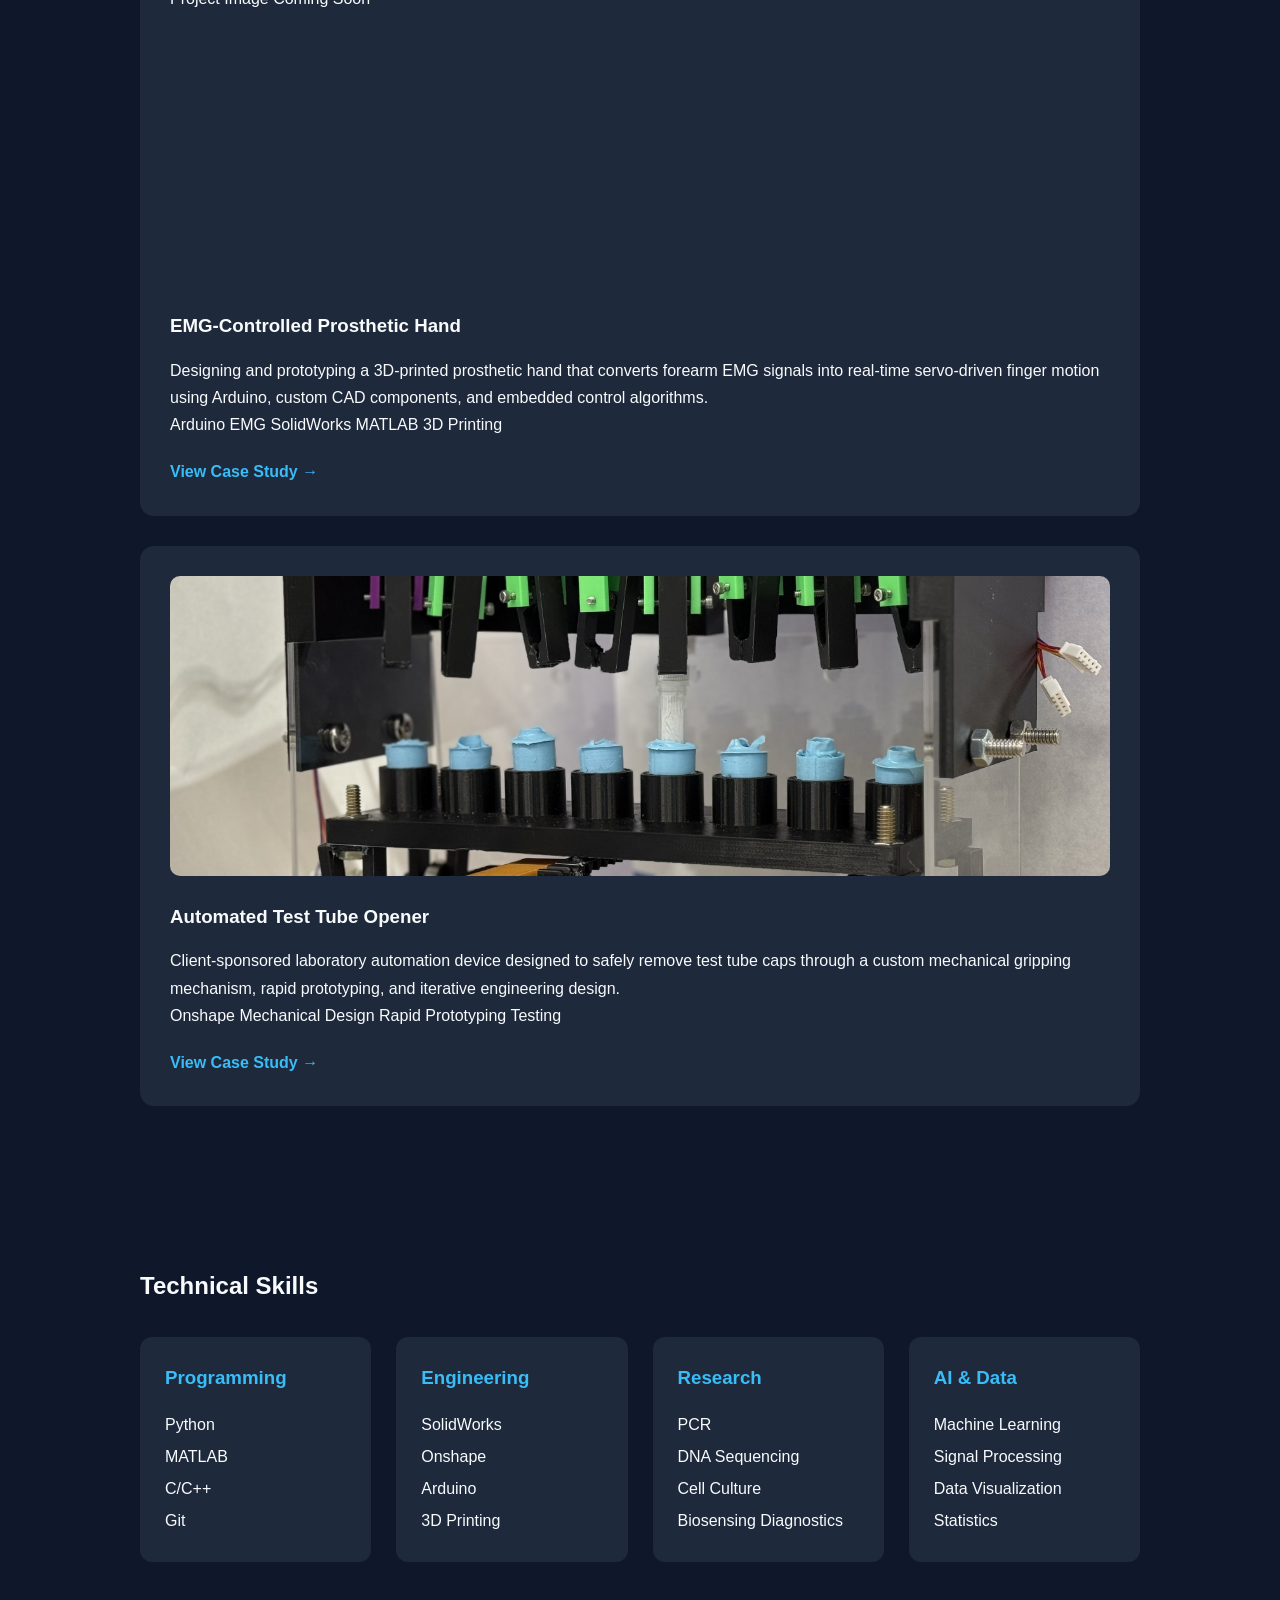
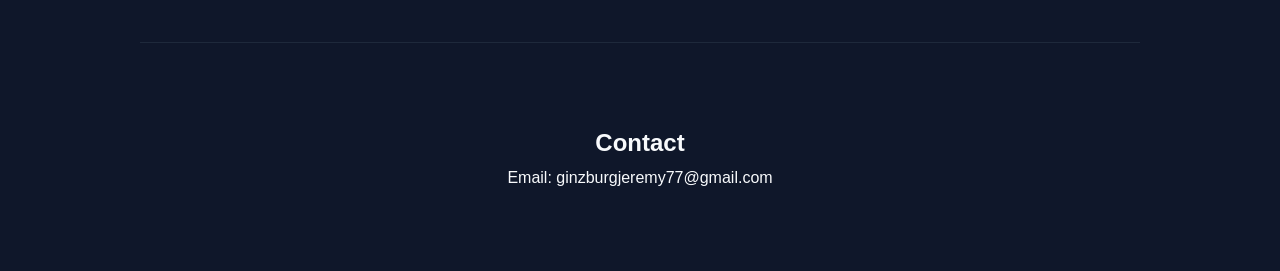
==== commit a839a998: "fixed images" ====
--- a/index.html
+++ b/index.html
@@ -40,8 +40,13 @@
 
         <div class="hero-buttons">
             <a href="resume.pdf" class="button">Resume</a>
-            <a href="https://github.com/YOUR_GITHUB_USERNAME" class="button">GitHub</a>
-            <a href="https://linkedin.com/in/YOUR_LINKEDIN" class="button">LinkedIn</a>
+            <a href="https://github.com/JeremyGinzburg" class="button">GitHub</a>
+            <a href="https://www.linkedin.com/in/jeremy-ginzburg-535340379"
+   class="button"
+   target="_blank"
+   rel="noopener noreferrer">
+    LinkedIn
+</a>
         </div>
 
     </div>
@@ -118,7 +123,8 @@
     <div class="project-card">
 
     <div class="project-image">
-        Project Image Coming Soon
+    <img src="Projects/Automated-Test-Tube-Opener/Images/Full-Device.jpg"
+         alt="Automated Test Tube Opener">
     </div>
 
     <div class="project-content">
--- a/style.css
+++ b/style.css
@@ -166,17 +166,18 @@
 
 .project-image {
     width: 100%;
-    height: 280px;
-    background: #334155;
+    height: 300px;
+    overflow: hidden;
     border-radius: 10px;
-    display: flex;
-    align-items: center;
-    justify-content: center;
-    color: #94a3b8;
     margin-bottom: 25px;
-    font-size: 1.2rem;
-}
-
+}
+
+.project-image img {
+    width: 100%;
+    height: 100%;
+    object-fit: cover;
+    object-position: center;
+}
 .skills-grid{
     display:grid;
     grid-template-columns:repeat(auto-fit,minmax(220px,1fr));
@@ -211,4 +212,8 @@
 .research-card h3{
     color:#38bdf8;
     margin-bottom:12px;
+}
+
+.tube-image{
+    object-position: center bottom;
 }
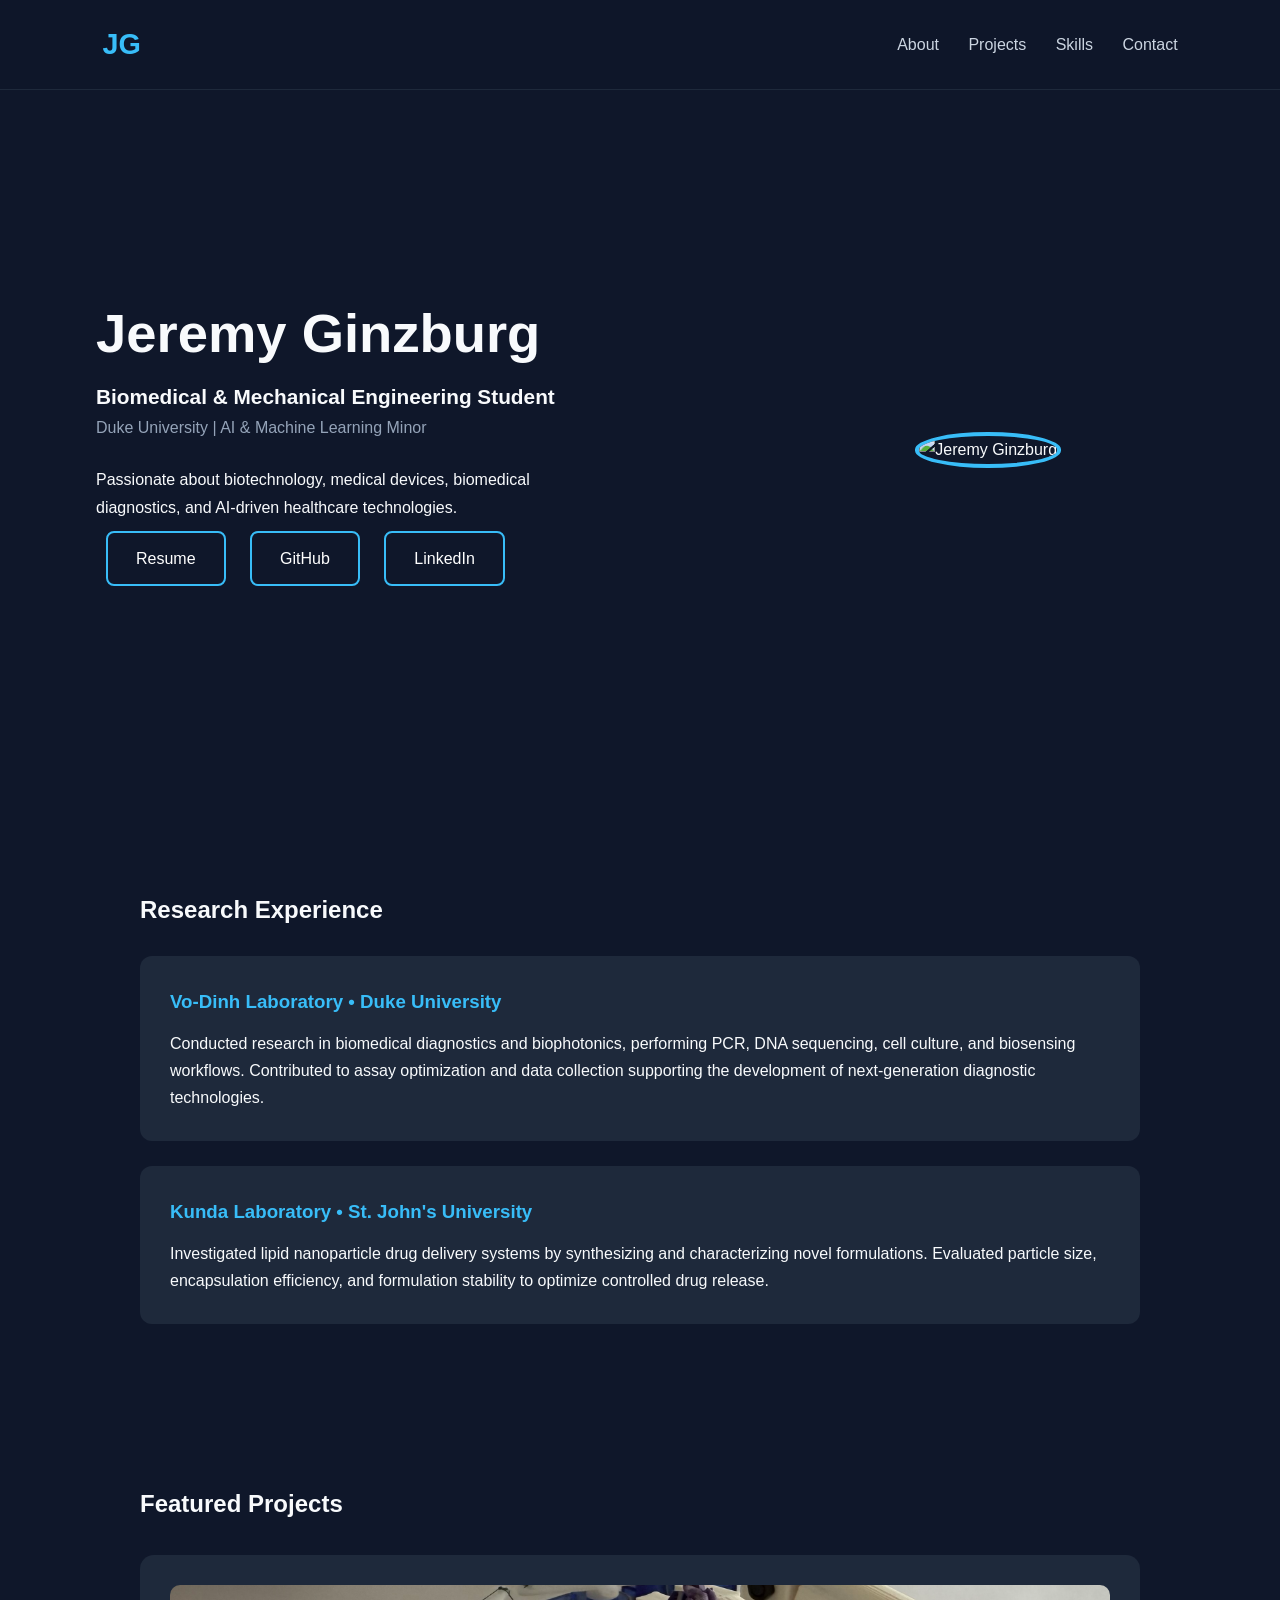
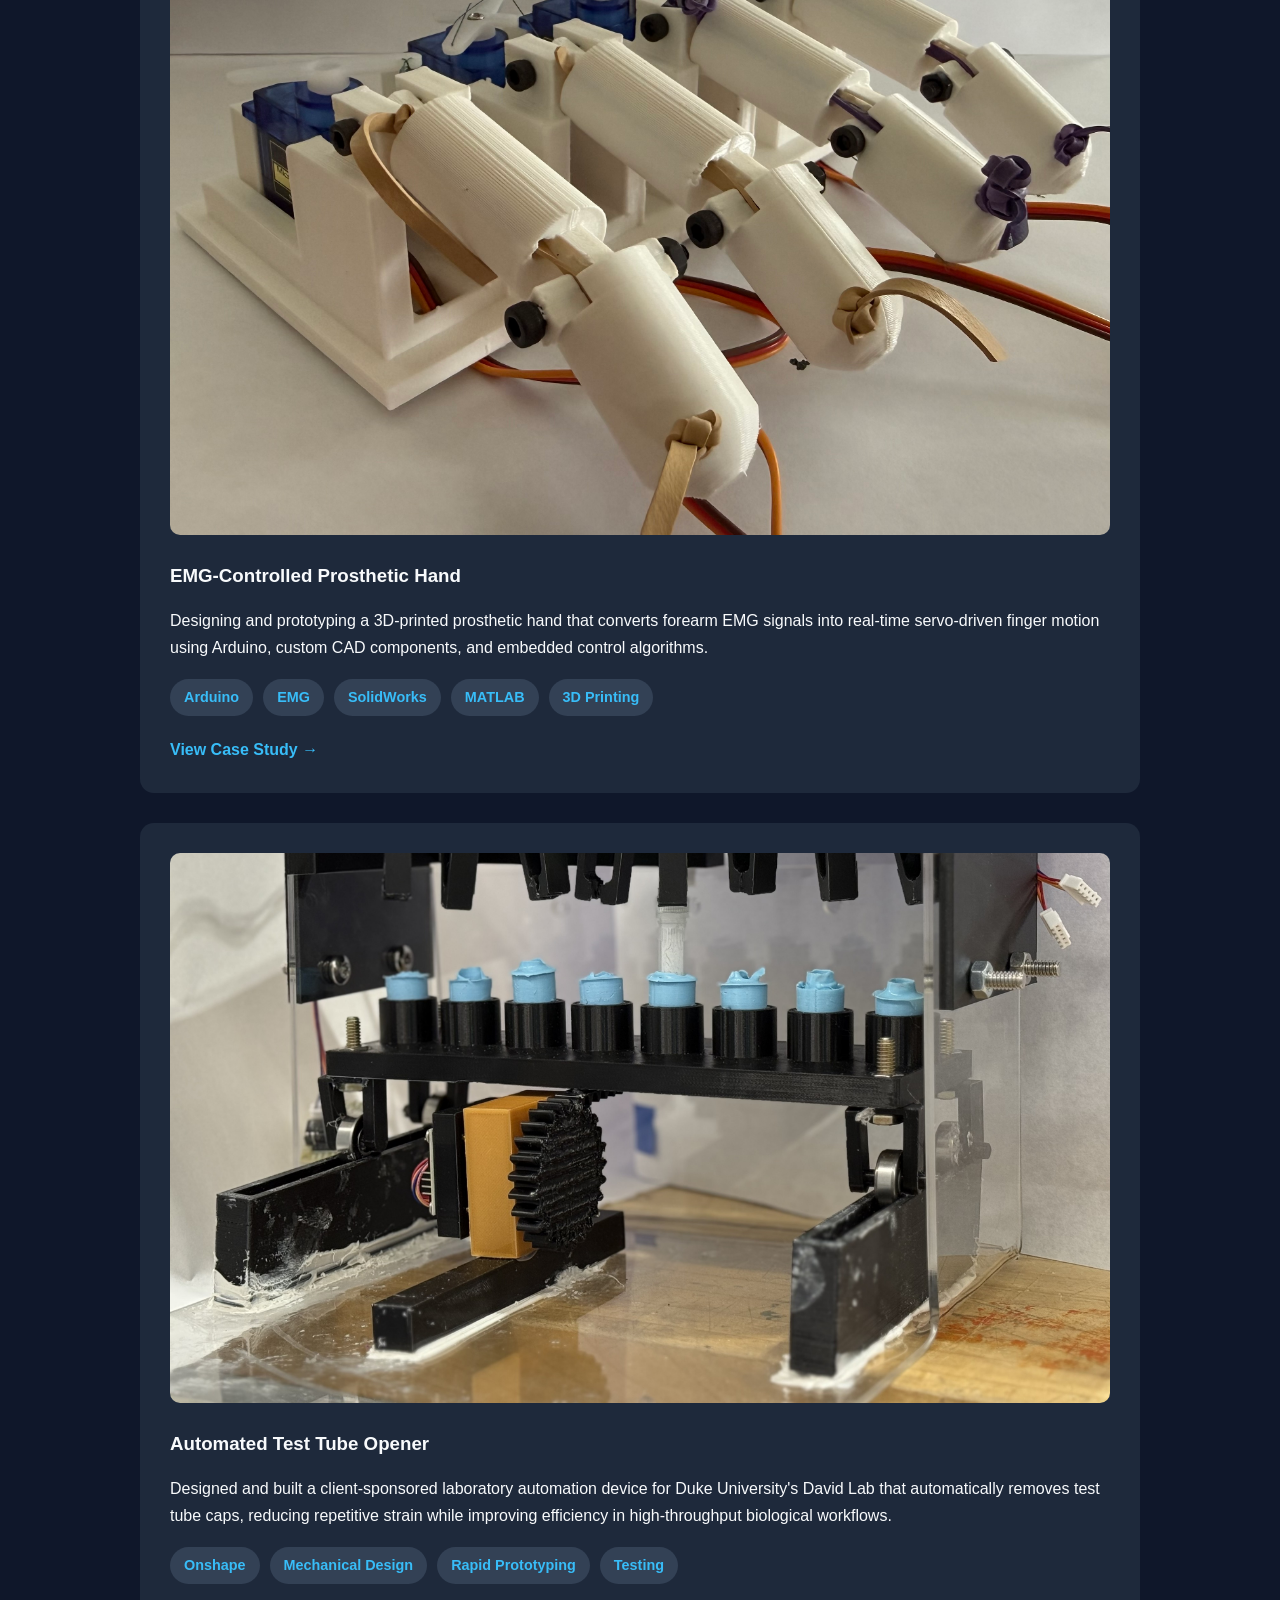
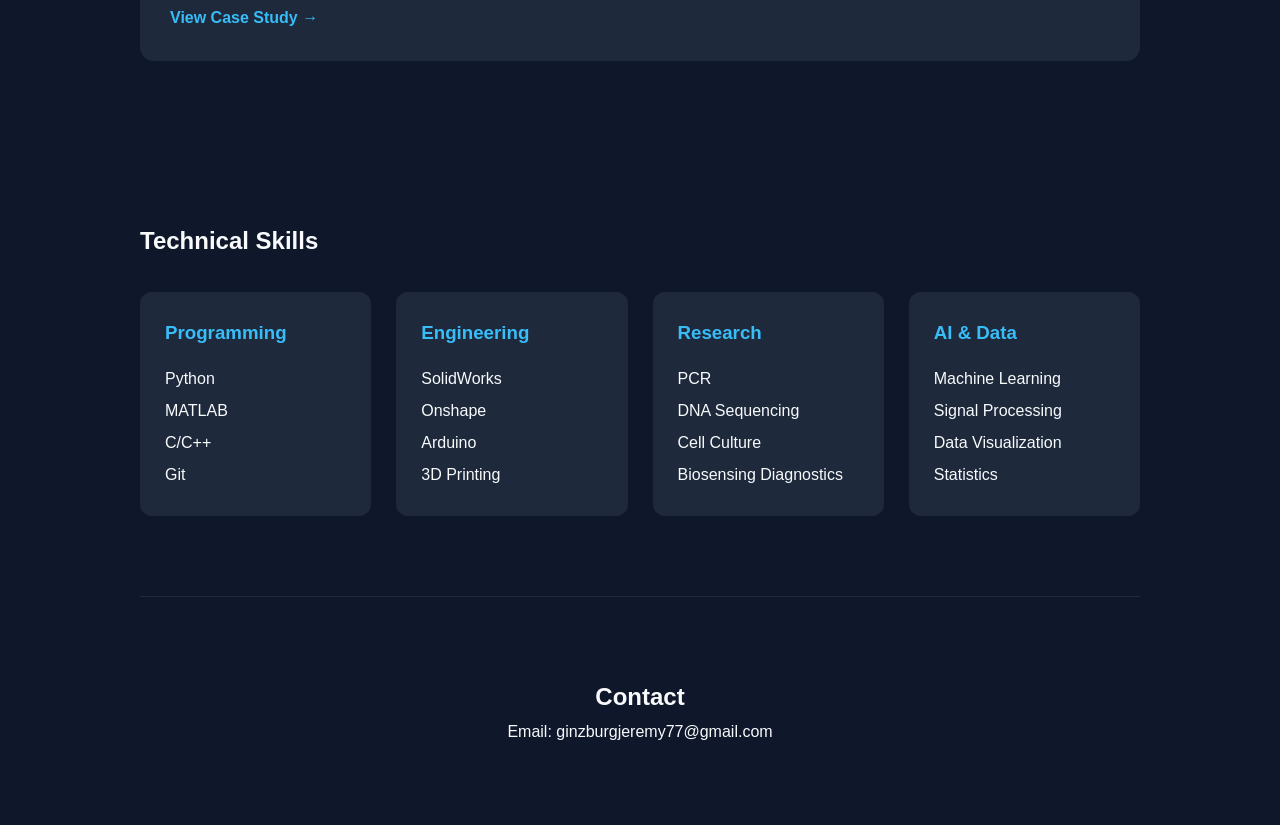
==== commit 06d99228: "change images" ====
--- a/index.html
+++ b/index.html
@@ -91,8 +91,10 @@
     <div class="project-card">
 
     <div class="project-image">
-        Project Image Coming Soon
-    </div>
+    <img src="Projects/EMG-Prosthetic-Hand/Images/Four Finger Prototype.jpeg"
+         class="emg-image"
+         alt="EMG-Controlled Prosthetic Hand Prototype">
+</div>
 
     <div class="project-content">
 
@@ -124,6 +126,7 @@
 
     <div class="project-image">
     <img src="Projects/Automated-Test-Tube-Opener/Images/Full-Device.jpg"
+         class="tube-image"
          alt="Automated Test Tube Opener">
     </div>
 
@@ -132,7 +135,7 @@
         <h3>Automated Test Tube Opener</h3>
 
         <p>
-            Client-sponsored laboratory automation device designed to safely remove test tube caps through a custom mechanical gripping mechanism, rapid prototyping, and iterative engineering design.
+            Designed and built a client-sponsored laboratory automation device for Duke University's David Lab that automatically removes test tube caps, reducing repetitive strain while improving efficiency in high-throughput biological workflows.
         </p>
 
         <div class="tags">
--- a/style.css
+++ b/style.css
@@ -166,7 +166,7 @@
 
 .project-image {
     width: 100%;
-    height: 300px;
+    height: 550px;
     overflow: hidden;
     border-radius: 10px;
     margin-bottom: 25px;
@@ -176,7 +176,6 @@
     width: 100%;
     height: 100%;
     object-fit: cover;
-    object-position: center;
 }
 .skills-grid{
     display:grid;
@@ -216,4 +215,24 @@
 
 .tube-image{
     object-position: center bottom;
+}
+
+.tags {
+    display: flex;
+    flex-wrap: wrap;
+    gap: 10px;
+    margin-top: 18px;
+}
+
+.tags span {
+    background: #334155;
+    color: #38bdf8;
+    padding: 6px 14px;
+    border-radius: 20px;
+    font-size: 0.9rem;
+    font-weight: 600;
+}
+
+.emg-image {
+    object-position: center 85%;
 }
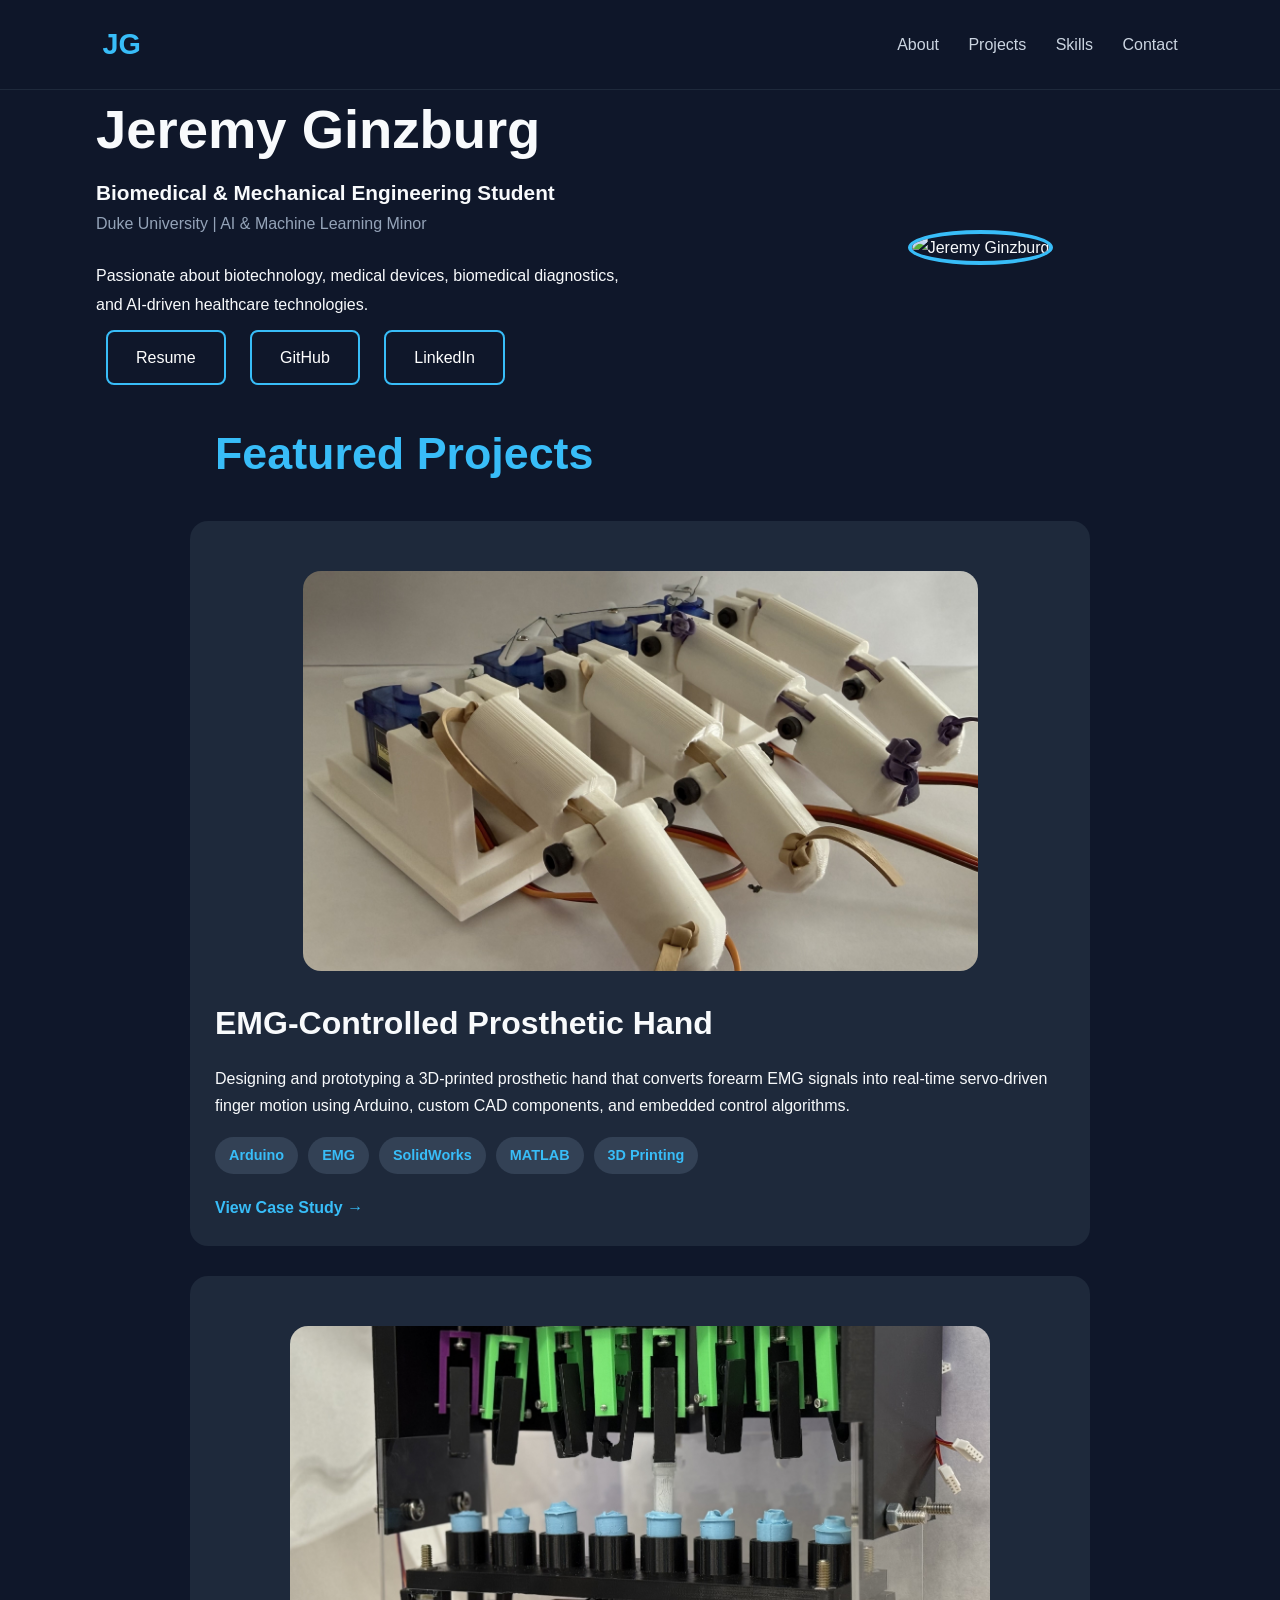
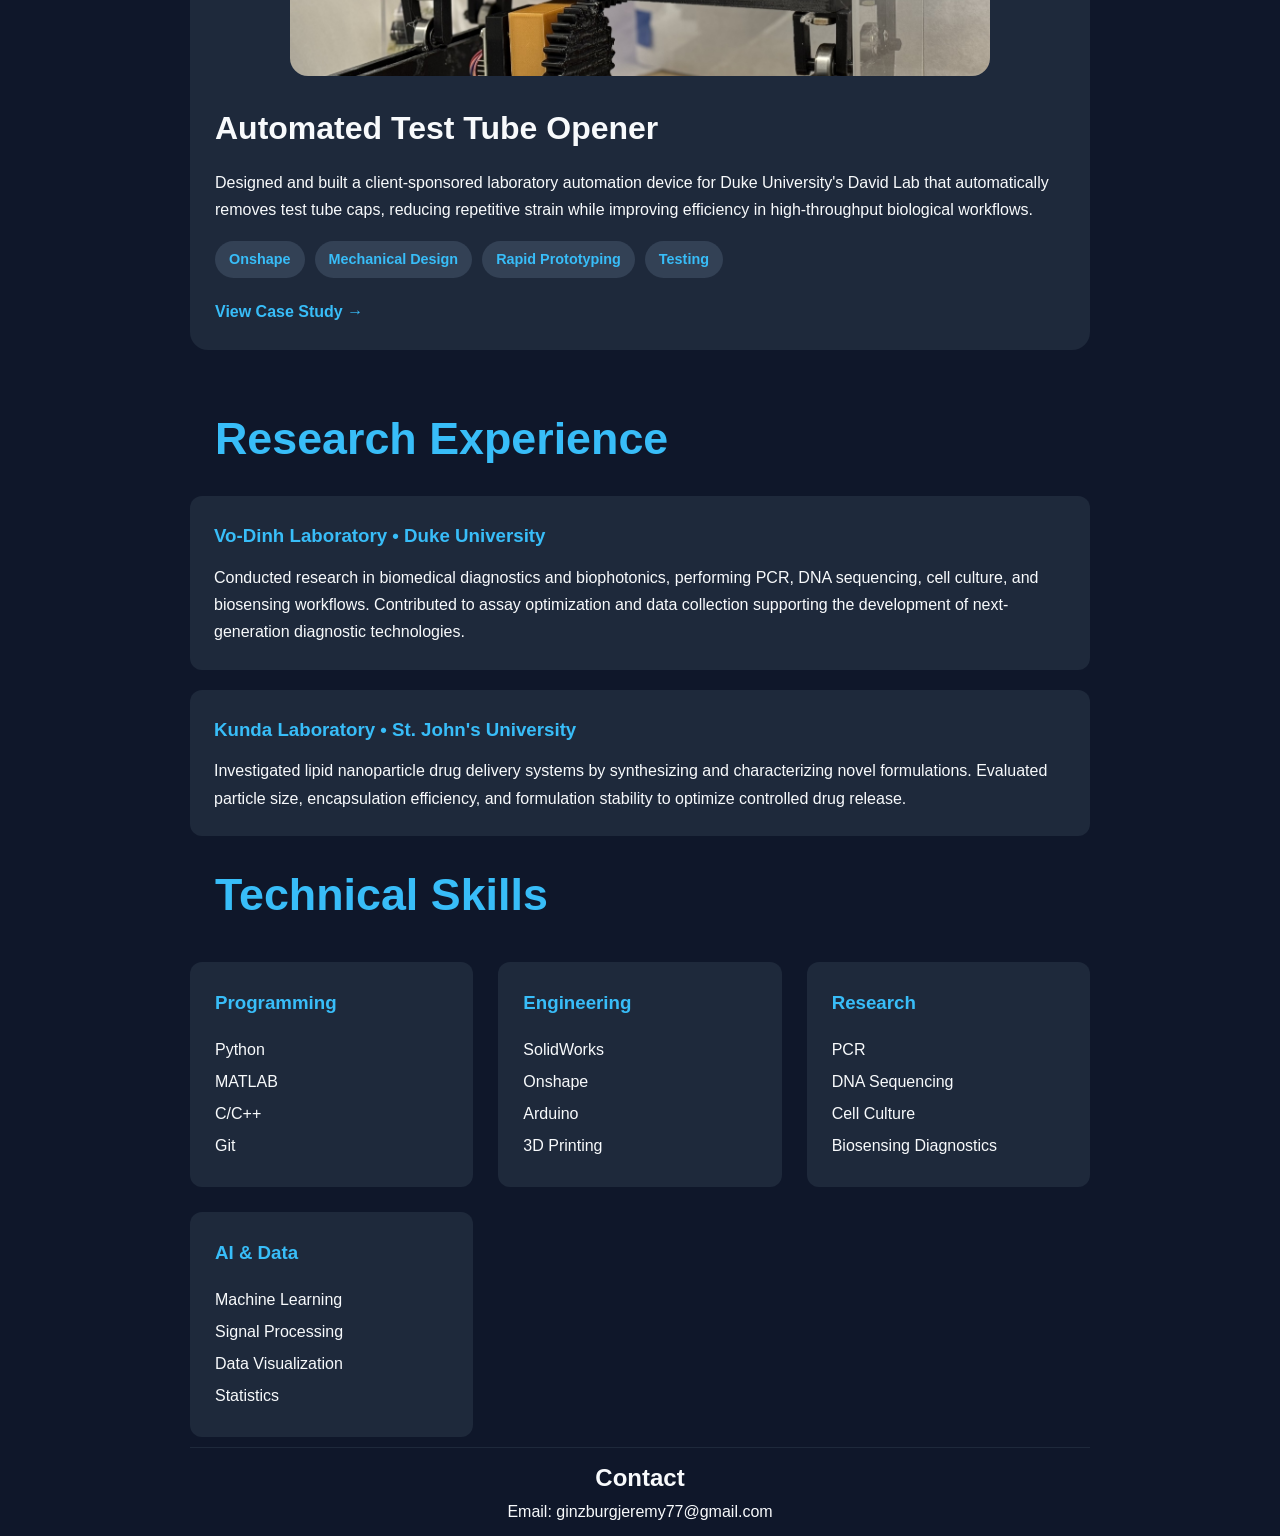
==== commit a3e8b629: "fixed homepage" ====
--- a/index.html
+++ b/index.html
@@ -58,33 +58,6 @@
     </div>
 
 </section>
-
-<section id="about">
-
-    <h2>Research Experience</h2>
-
-    <div class="research-card">
-
-        <h3>Vo-Dinh Laboratory • Duke University</h3>
-
-        <p>
-            Conducted research in biomedical diagnostics and biophotonics, performing PCR, DNA sequencing, cell culture, and biosensing workflows. Contributed to assay optimization and data collection supporting the development of next-generation diagnostic technologies.
-        </p>
-
-    </div>
-
-    <div class="research-card">
-
-        <h3>Kunda Laboratory • St. John's University</h3>
-
-        <p>
-            Investigated lipid nanoparticle drug delivery systems by synthesizing and characterizing novel formulations. Evaluated particle size, encapsulation efficiency, and formulation stability to optimize controlled drug release.
-        </p>
-
-    </div>
-
-</section>
-
 <section id="projects">
     <h2>Featured Projects</h2>
 
@@ -124,11 +97,9 @@
 
     <div class="project-card">
 
-    <div class="project-image">
-    <img src="Projects/Automated-Test-Tube-Opener/Images/Full-Device.jpg"
-         class="tube-image"
-         alt="Automated Test Tube Opener">
-    </div>
+    <div class="project-image tube-image">
+    <img src="images/Full-Device.jpg" alt="Automated Tube Opener">
+</div>
 
     <div class="project-content">
 
@@ -152,6 +123,31 @@
     </div>
 
 </div>
+</section>
+<section id="about">
+
+    <h2>Research Experience</h2>
+
+    <div class="research-card">
+
+        <h3>Vo-Dinh Laboratory • Duke University</h3>
+
+        <p>
+            Conducted research in biomedical diagnostics and biophotonics, performing PCR, DNA sequencing, cell culture, and biosensing workflows. Contributed to assay optimization and data collection supporting the development of next-generation diagnostic technologies.
+        </p>
+
+    </div>
+
+    <div class="research-card">
+
+        <h3>Kunda Laboratory • St. John's University</h3>
+
+        <p>
+            Investigated lipid nanoparticle drug delivery systems by synthesizing and characterizing novel formulations. Evaluated particle size, encapsulation efficiency, and formulation stability to optimize controlled drug release.
+        </p>
+
+    </div>
+
 </section>
 
 <section id="skills">
--- a/style.css
+++ b/style.css
@@ -53,11 +53,18 @@
 /* ---------- Sections ---------- */
 
 section,
-footer {
-    width: 85%;
-    max-width: 1000px;
-    margin: auto;
-    padding: 80px 0;
+footer{
+    width:80%;
+    max-width:900px;
+    margin:auto;
+    padding:10px 0;
+}
+section h2{
+    color:#38bdf8;
+    font-size:2.8rem;
+    font-weight:700;
+    margin-bottom:20px;
+    padding-left:25px;
 }
 
 /* ---------- Hero ---------- */
@@ -66,12 +73,11 @@
     width: 85%;
     max-width: 1100px;
     margin: auto;
-    min-height: 80vh;
 
     display: flex;
     justify-content: space-between;
     align-items: center;
-    gap: 60px;
+    gap: 20px;
 }
 
 .hero-text {
@@ -84,8 +90,8 @@
 }
 
 .hero-image img {
-    width: 360px;
-    height: 360px;
+    width: 330px;
+    height: 330px;
     object-fit: cover;
     border-radius: 50%;
     border: 4px solid #38bdf8;
@@ -108,7 +114,9 @@
 }
 
 .hero-description {
-    max-width: 480px;
+    max-width: 540px;
+    line-height: 1.8;
+    margin-top: 18px;
 }
 
 .button {
@@ -129,12 +137,11 @@
 
 /* ---------- Project Cards ---------- */
 
-.project-card {
-    background: #1e293b;
-    border-radius: 14px;
-    padding: 30px;
-    margin-top: 30px;
-    transition: transform .25s;
+.project-card{
+    background:#1e293b;
+    padding:25px;
+    border-radius:18px;
+    margin:30px 0;
 }
 
 .project-card:hover {
@@ -142,7 +149,8 @@
 }
 
 .project-card h3 {
-    margin-bottom: 15px;
+    font-size:2rem;
+    margin-bottom: 14px;
 }
 
 .project-card a {
@@ -151,6 +159,7 @@
     color: #38bdf8;
     text-decoration: none;
     font-weight: bold;
+    font-size:3.2 rem;
 }
 
 .project-card a:hover {
@@ -164,18 +173,31 @@
     text-align: center;
 }
 
-.project-image {
-    width: 100%;
-    height: 550px;
-    overflow: hidden;
-    border-radius: 10px;
-    margin-bottom: 25px;
-}
-
-.project-image img {
-    width: 100%;
-    height: 100%;
-    object-fit: cover;
+.project-image{
+    width:100%;
+    max-width:675px;
+    max-height:400px;
+    margin:25px auto;
+    border-radius:18px;
+    overflow:hidden;
+}
+
+.project-image img{
+    width:100%;
+    height:auto;
+    display:block;
+    object-fit:contain;
+    background:transparent;
+}
+.tube-image{
+    max-width:700px;
+}
+
+.tube-image img{
+    height:350px;
+    width:100%;
+    object-fit:cover;
+    object-position:center;
 }
 .skills-grid{
     display:grid;
@@ -203,9 +225,15 @@
 
 .research-card{
     background:#1e293b;
-    padding:30px;
+    padding:24px;
     border-radius:12px;
-    margin-top:25px;
+    margin-top:20px;
+
+    transition:transform .25s ease;
+}
+.research-card:hover{
+    transform:translateY(-6px);
+    box-shadow:0 12px 30px rgba(0,0,0,.25);
 }
 
 .research-card h3{
@@ -214,7 +242,7 @@
 }
 
 .tube-image{
-    object-position: center bottom;
+    object-position: center;
 }
 
 .tags {
@@ -234,5 +262,7 @@
 }
 
 .emg-image {
-    object-position: center 85%;
+    object-position: center 77%;
+    object-fit: contain;
+    background:white;
 }
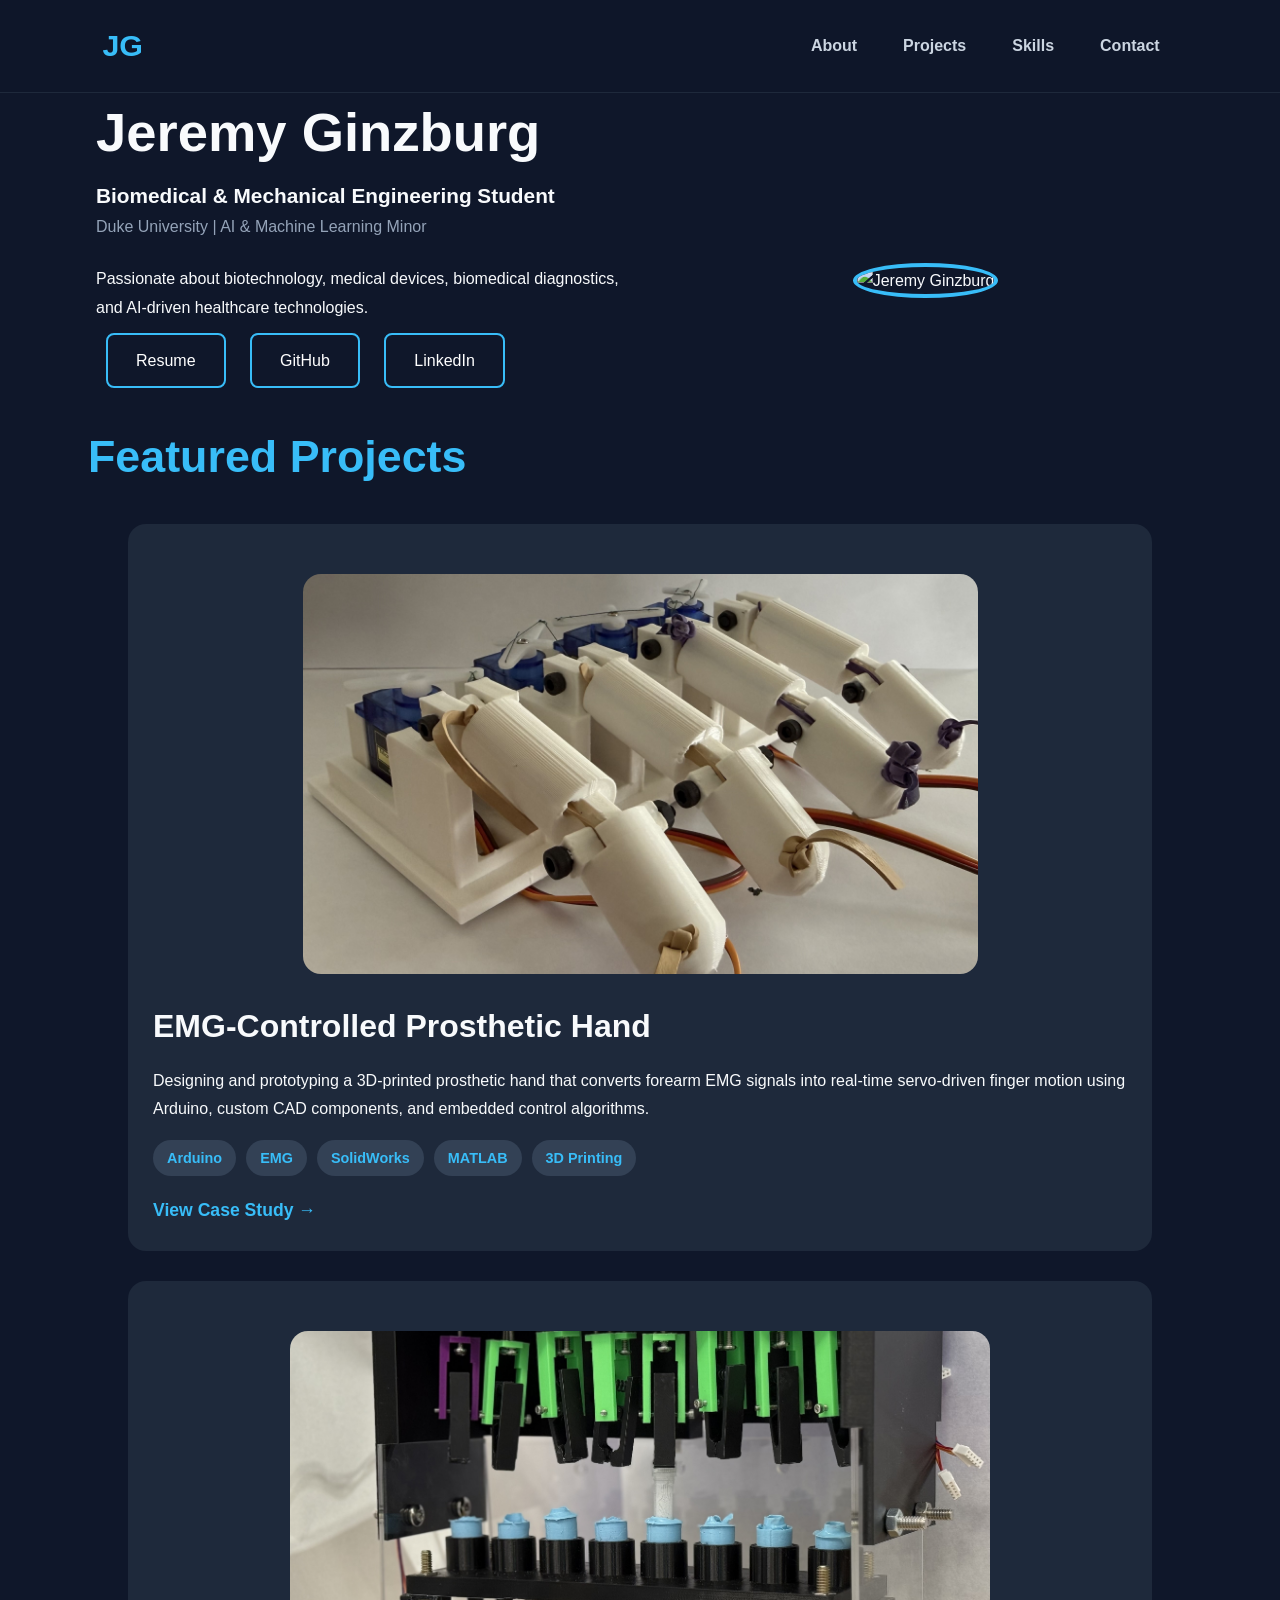
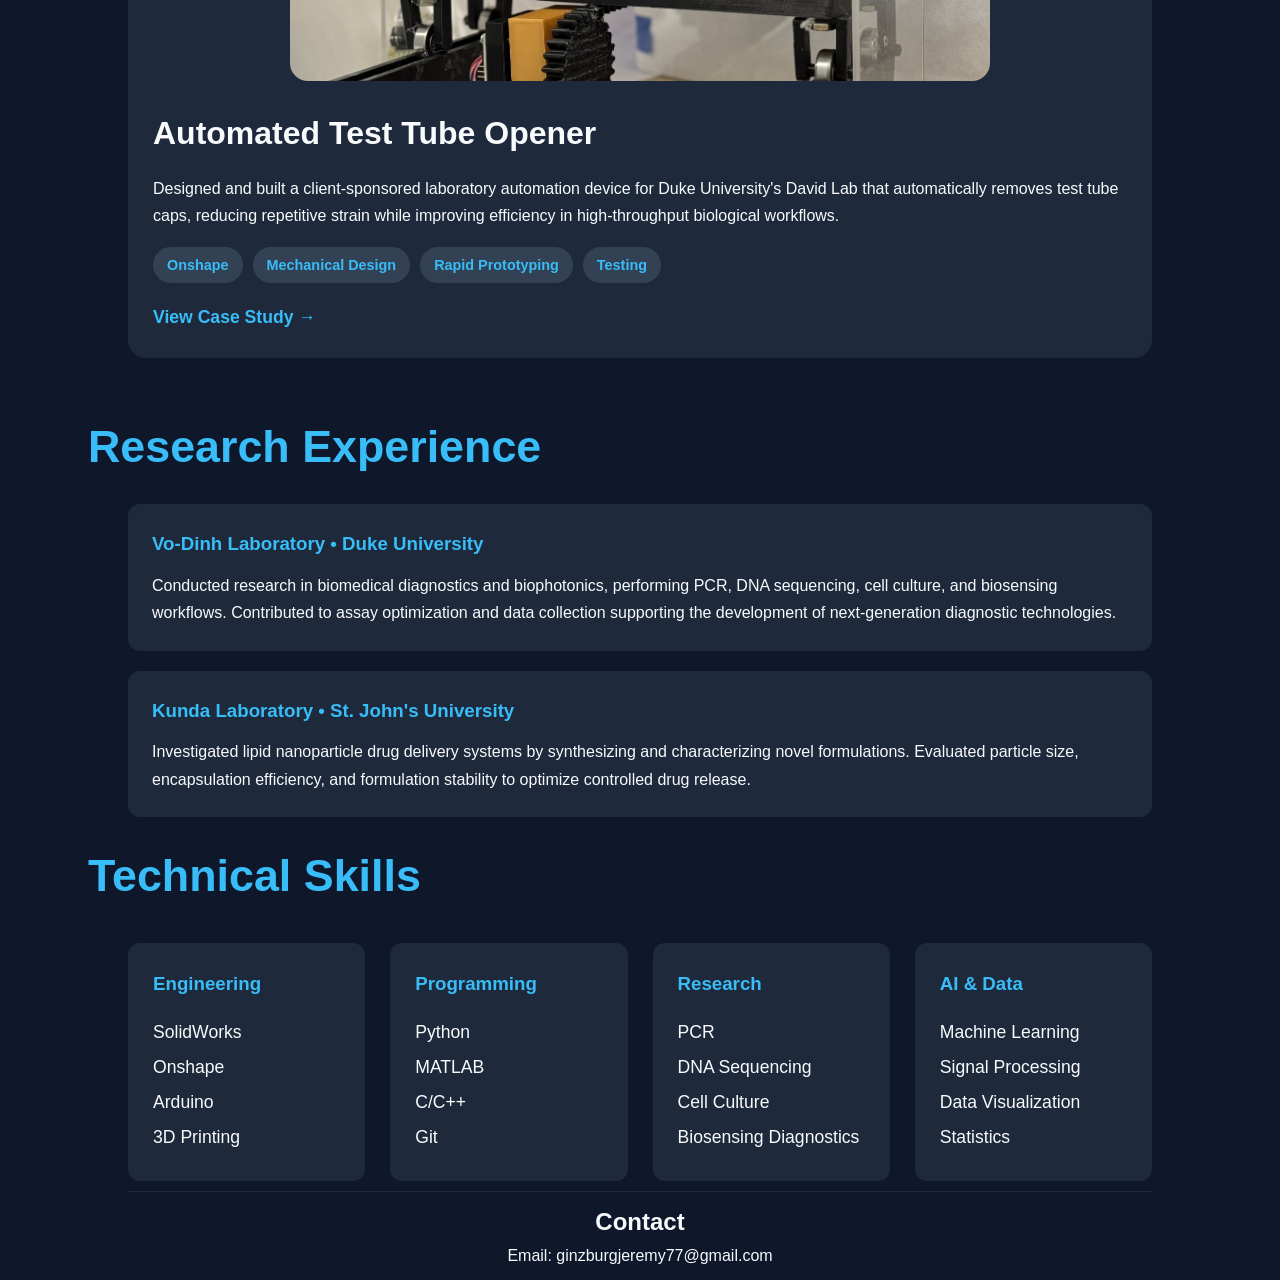
==== commit 3dfe70c8: "added timeline" ====
--- a/index.html
+++ b/index.html
@@ -155,15 +155,15 @@
     <h2>Technical Skills</h2>
 
     <div class="skills-grid">
-
+        
+        <div class="skill-box">
+            <h3>Engineering</h3>
+            <p>SolidWorks<br>Onshape<br>Arduino<br>3D Printing</p>
+        </div>
+        
         <div class="skill-box">
             <h3>Programming</h3>
             <p>Python<br>MATLAB<br>C/C++<br>Git</p>
-        </div>
-
-        <div class="skill-box">
-            <h3>Engineering</h3>
-            <p>SolidWorks<br>Onshape<br>Arduino<br>3D Printing</p>
         </div>
 
         <div class="skill-box">
--- a/style.css
+++ b/style.css
@@ -34,20 +34,32 @@
 }
 
 .logo {
-    font-size: 1.8rem;
+    font-size: 1.9rem;
     font-weight: bold;
     color: #38bdf8;
 }
 
-nav a {
-    color: #cbd5e1;
-    text-decoration: none;
-    margin-left: 25px;
-    transition: .25s;
-}
-
-nav a:hover {
-    color: #38bdf8;
+nav{
+    display:flex;
+    gap:10px;
+}
+
+nav a{
+    color:#cbd5e1;
+    text-decoration:none;
+
+    padding:10px 18px;
+    border-radius:999px;
+    font-weight:600;
+
+    transition:all .25s ease;
+}
+
+nav a:hover{
+    color:#38bdf8;
+    background:#1e293b;
+    transform:translateY(-2px);
+    box-shadow:0 0 12px rgba(56,189,248,.25);
 }
 
 /* ---------- Sections ---------- */
@@ -55,7 +67,7 @@
 section,
 footer{
     width:80%;
-    max-width:900px;
+    max-width:1100px;
     margin:auto;
     padding:10px 0;
 }
@@ -64,7 +76,8 @@
     font-size:2.8rem;
     font-weight:700;
     margin-bottom:20px;
-    padding-left:25px;
+    text-align:left;
+    transform:translateX(-40px);
 }
 
 /* ---------- Hero ---------- */
@@ -87,6 +100,7 @@
 .hero-image {
     flex: 0.8;
     text-align: center;
+    transform: translate(-55px, 30px);
 }
 
 .hero-image img {
@@ -98,7 +112,7 @@
 }
 
 .hero h1 {
-    font-size: 3.4rem;
+    font-size:3.4rem;
     line-height: 1.1;
     margin-bottom: 15px;
 }
@@ -144,26 +158,22 @@
     margin:30px 0;
 }
 
-.project-card:hover {
-    transform: translateY(-6px);
-}
-
-.project-card h3 {
+.project-card h3{
     font-size:2rem;
-    margin-bottom: 14px;
-}
-
-.project-card a {
-    display: inline-block;
-    margin-top: 20px;
-    color: #38bdf8;
-    text-decoration: none;
-    font-weight: bold;
-    font-size:3.2 rem;
-}
-
-.project-card a:hover {
-    text-decoration: underline;
+    margin-bottom:14px;
+}
+
+.project-card a{
+    display:inline-block;
+    margin-top:20px;
+    color:#38bdf8;
+    text-decoration:none;
+    font-weight:bold;
+    font-size:1.1rem;
+}
+
+.project-card a:hover{
+    text-decoration:underline;
 }
 
 /* ---------- Footer ---------- */
@@ -210,6 +220,14 @@
     background:#1e293b;
     padding:25px;
     border-radius:12px;
+
+    transition:transform .25s ease,
+               box-shadow .25s ease;
+}
+
+.skill-box:hover{
+    transform:translateY(-6px);
+    box-shadow:0 12px 30px rgba(0,0,0,.25);
 }
 
 .skill-box h3{
@@ -219,7 +237,9 @@
 
 .skill-box p{
     line-height:2;
-}
+    font-size:1.1rem;
+}
+
 
 /* ---------- Research ---------- */
 
